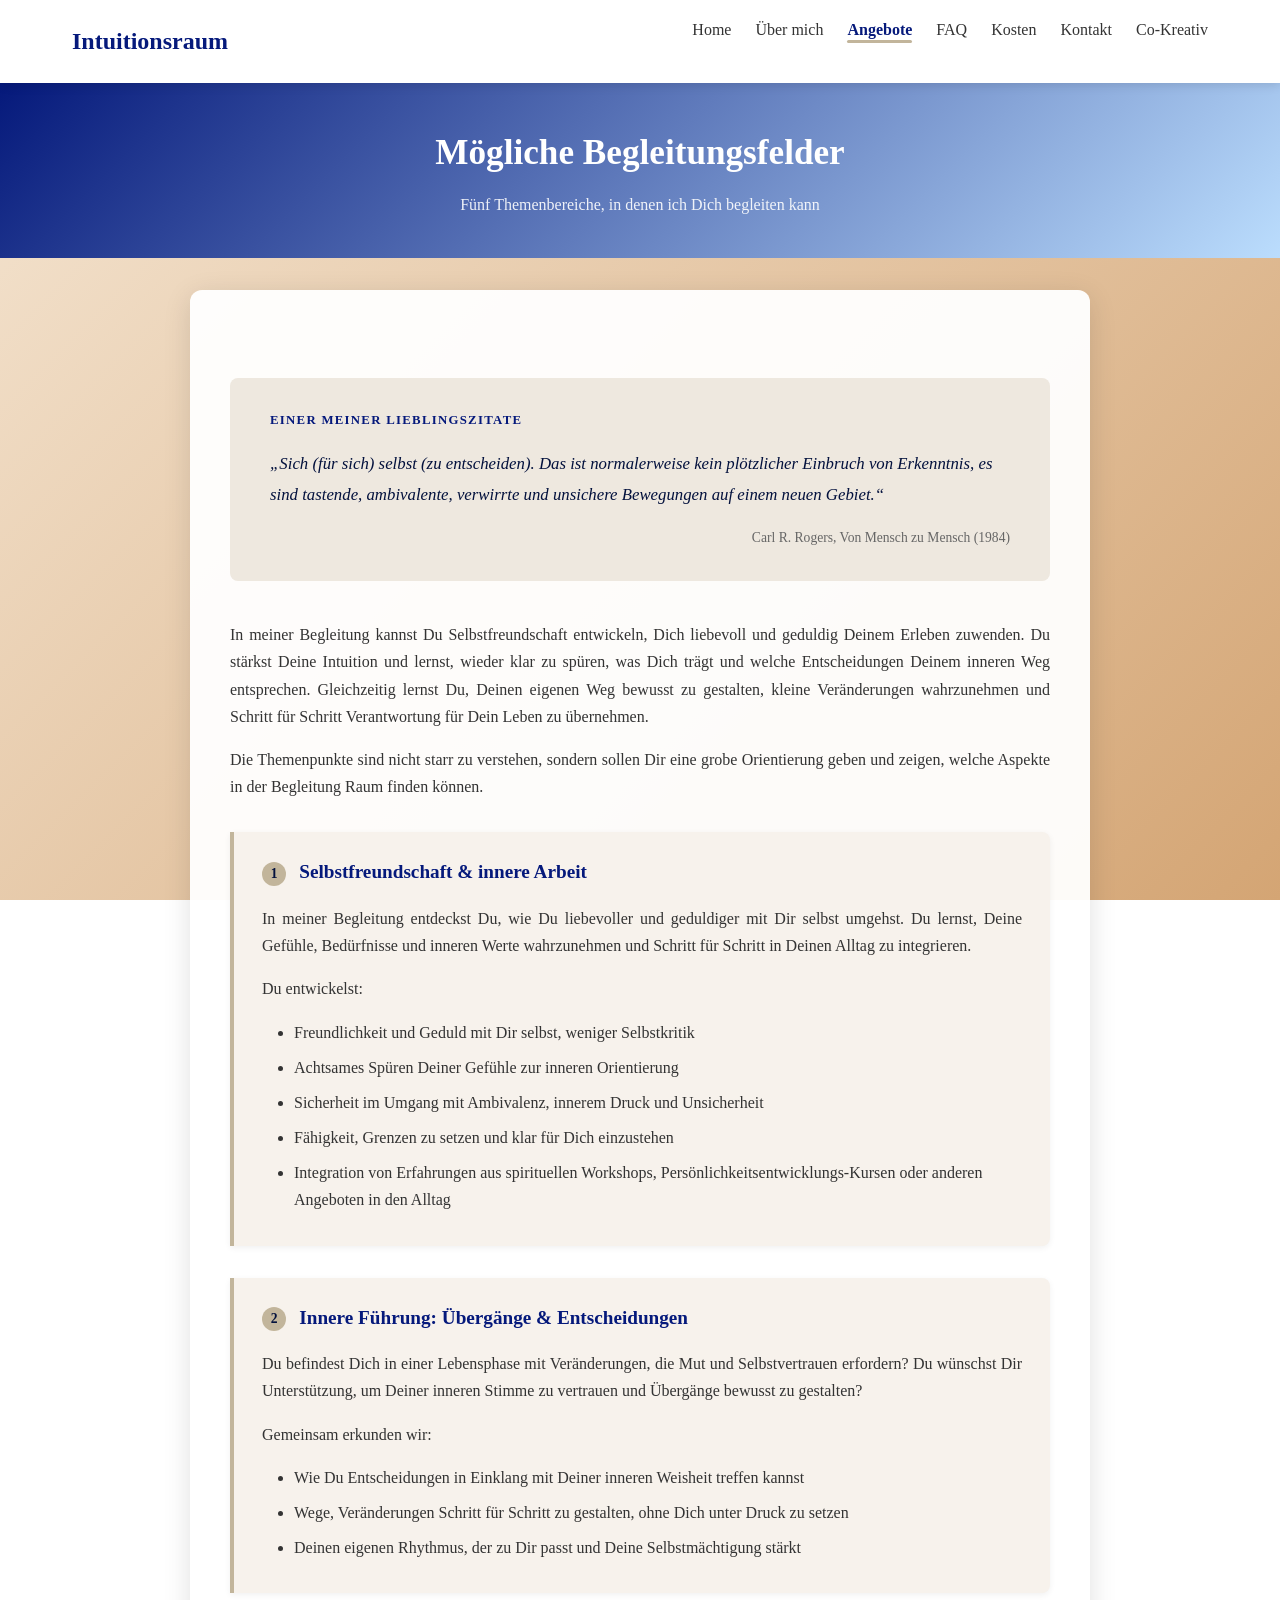
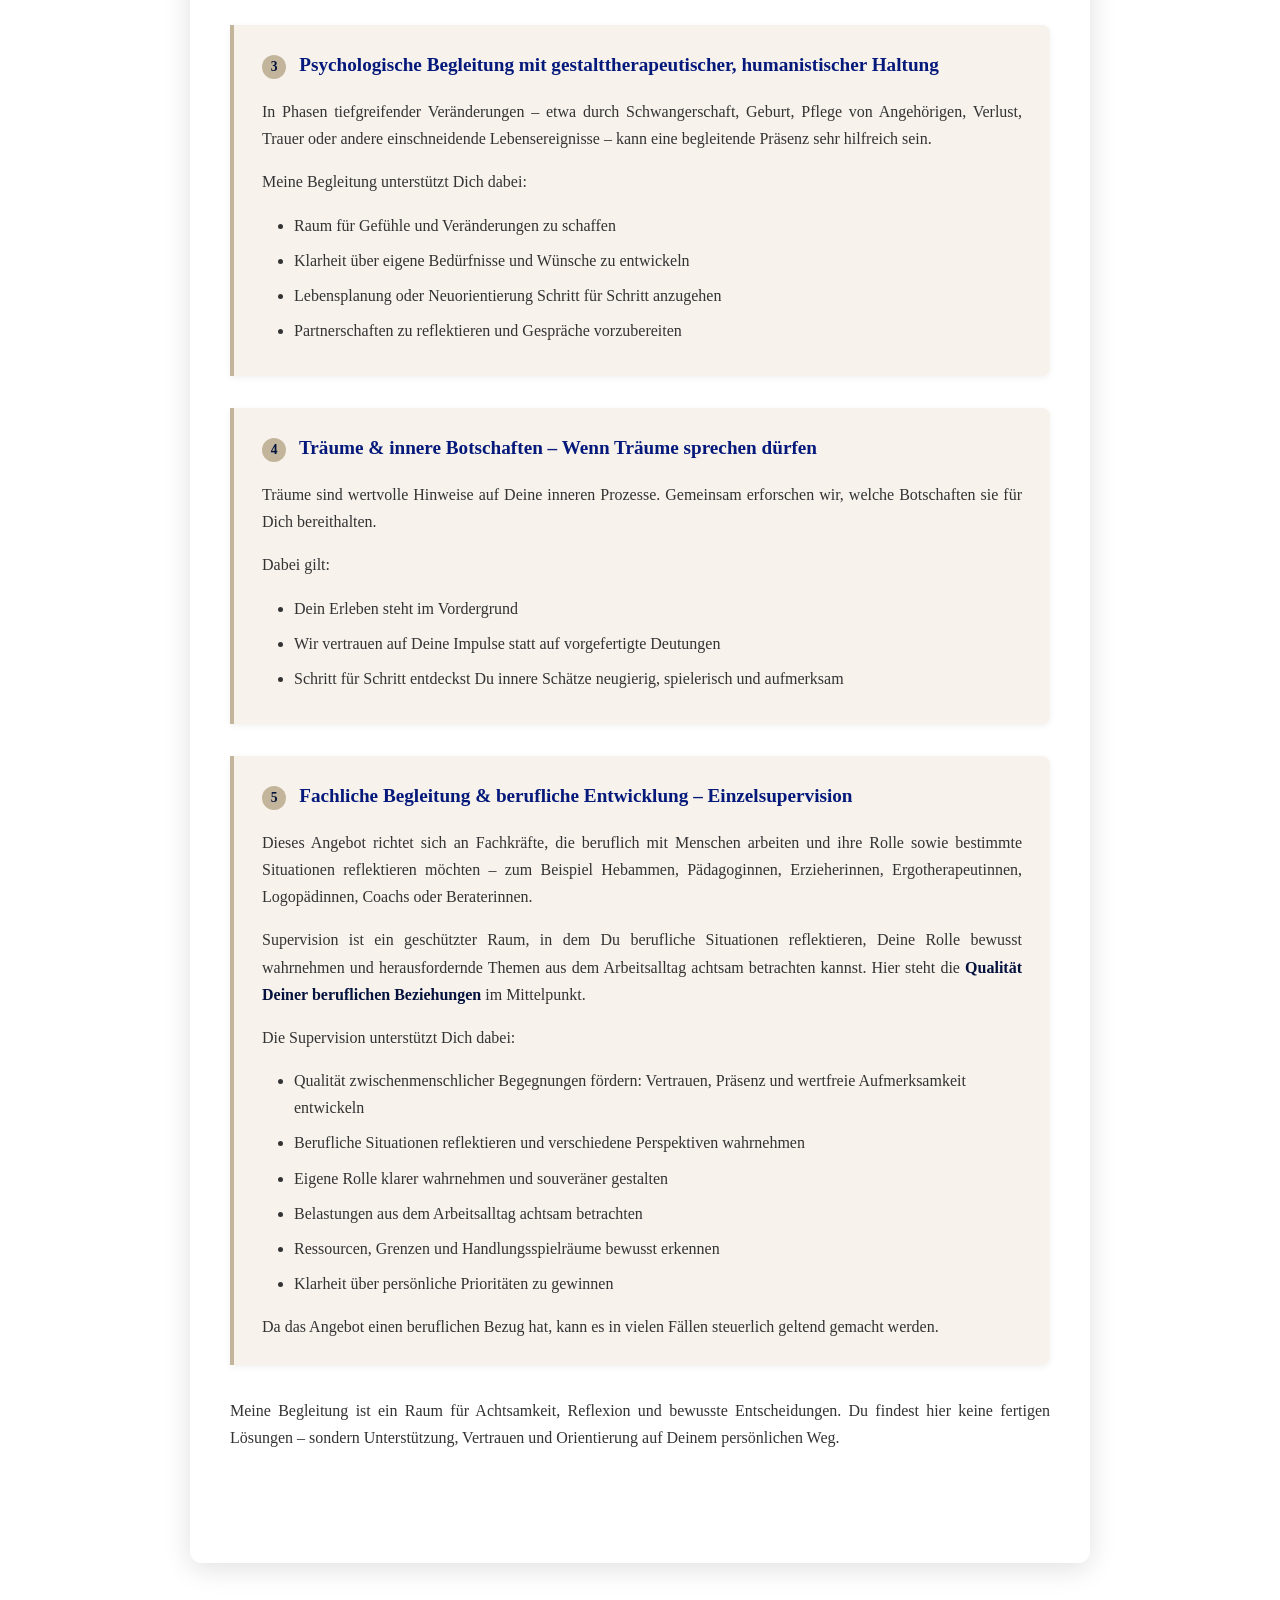
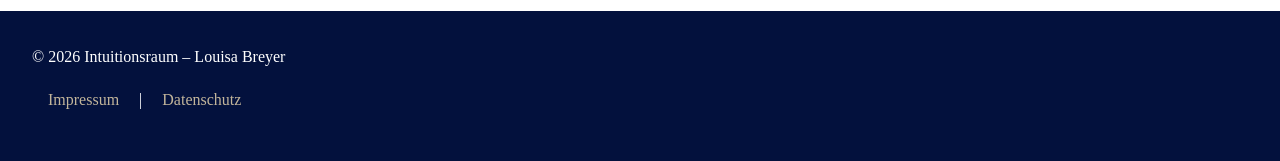
==== angebote.html @ 0a20249f "neue seiten" ====
<!DOCTYPE html>
<html lang="de">
<head>
<meta charset="UTF-8">
<meta name="viewport" content="width=device-width, initial-scale=1.0">
<title>M&ouml;gliche Begleitungsfelder &ndash; Intuitionsraum</title>
<link rel="stylesheet" href="shared.css">
</head>
<body>
<header><nav>
<div class="logo">Intuitionsraum</div>
<ul><li><a href="start.html">Home</a></li><li><a href="ueber-mich.html">Über mich</a></li><li><a href="angebote.html" class="active">Angebote</a></li><li><a href="faq.html">FAQ</a></li><li><a href="kosten.html">Kosten</a></li><li><a href="kontakt.html">Kontakt</a></li><li><a href="co-kreativ.html">Co-Kreativ</a></li></ul>
</nav></header>

<div class="subhero">
    <h1>M&ouml;gliche Begleitungsfelder</h1>
    <p>F&uuml;nf Themenbereiche, in denen ich Dich begleiten kann</p>
</div>

<div class="container">

<div class="zitat-box">
    <span class="zitat-label">Einer meiner Lieblingszitate</span>
    <blockquote>
        &bdquo;Sich (f&uuml;r sich) selbst (zu entscheiden). Das ist normalerweise kein pl&ouml;tzlicher
        Einbruch von Erkenntnis, es sind tastende, ambivalente, verwirrte und unsichere Bewegungen auf
        einem neuen Gebiet.&ldquo;
    </blockquote>
    <p class="zitat-quelle">Carl R. Rogers, Von Mensch zu Mensch (1984)</p>
</div>

<section>
    <p>In meiner Begleitung kannst Du Selbstfreundschaft entwickeln, Dich liebevoll und geduldig Deinem Erleben
    zuwenden. Du st&auml;rkst Deine Intuition und lernst, wieder klar zu sp&uuml;ren, was Dich tr&auml;gt und
    welche Entscheidungen Deinem inneren Weg entsprechen. Gleichzeitig lernst Du, Deinen eigenen Weg bewusst zu
    gestalten, kleine Ver&auml;nderungen wahrzunehmen und Schritt f&uuml;r Schritt Verantwortung f&uuml;r Dein
    Leben zu &uuml;bernehmen.</p>

    <p>Die Themenpunkte sind nicht starr zu verstehen, sondern sollen Dir eine grobe Orientierung geben und zeigen,
    welche Aspekte in der Begleitung Raum finden k&ouml;nnen.</p>

    <div class="angebot-block" id="angebot-1">
        <h3><span class="angebot-nr">1</span> Selbstfreundschaft &amp; innere Arbeit</h3>
        <p>In meiner Begleitung entdeckst Du, wie Du liebevoller und geduldiger mit Dir selbst umgehst. Du lernst,
        Deine Gef&uuml;hle, Bed&uuml;rfnisse und inneren Werte wahrzunehmen und Schritt f&uuml;r Schritt in Deinen
        Alltag zu integrieren.</p>
        <p>Du entwickelst:</p>
        <ul>
            <li>Freundlichkeit und Geduld mit Dir selbst, weniger Selbstkritik</li>
            <li>Achtsames Sp&uuml;ren Deiner Gef&uuml;hle zur inneren Orientierung</li>
            <li>Sicherheit im Umgang mit Ambivalenz, innerem Druck und Unsicherheit</li>
            <li>F&auml;higkeit, Grenzen zu setzen und klar f&uuml;r Dich einzustehen</li>
            <li>Integration von Erfahrungen aus spirituellen Workshops, Pers&ouml;nlichkeitsentwicklungs-Kursen oder anderen Angeboten in den Alltag</li>
        </ul>
    </div>

    <div class="angebot-block" id="angebot-2">
        <h3><span class="angebot-nr">2</span> Innere F&uuml;hrung: &Uuml;berg&auml;nge &amp; Entscheidungen</h3>
        <p>Du befindest Dich in einer Lebensphase mit Ver&auml;nderungen, die Mut und Selbstvertrauen erfordern?
        Du w&uuml;nschst Dir Unterst&uuml;tzung, um Deiner inneren Stimme zu vertrauen und &Uuml;berg&auml;nge
        bewusst zu gestalten?</p>
        <p>Gemeinsam erkunden wir:</p>
        <ul>
            <li>Wie Du Entscheidungen in Einklang mit Deiner inneren Weisheit treffen kannst</li>
            <li>Wege, Ver&auml;nderungen Schritt f&uuml;r Schritt zu gestalten, ohne Dich unter Druck zu setzen</li>
            <li>Deinen eigenen Rhythmus, der zu Dir passt und Deine Selbstm&auml;chtigung st&auml;rkt</li>
        </ul>
    </div>

    <div class="angebot-block" id="angebot-3">
        <h3><span class="angebot-nr">3</span> Psychologische Begleitung mit gestalttherapeutischer, humanistischer Haltung</h3>
        <p>In Phasen tiefgreifender Ver&auml;nderungen &ndash; etwa durch Schwangerschaft, Geburt, Pflege von
        Angeh&ouml;rigen, Verlust, Trauer oder andere einschneidende Lebensereignisse &ndash; kann eine
        begleitende Pr&auml;senz sehr hilfreich sein.</p>
        <p>Meine Begleitung unterst&uuml;tzt Dich dabei:</p>
        <ul>
            <li>Raum f&uuml;r Gef&uuml;hle und Ver&auml;nderungen zu schaffen</li>
            <li>Klarheit &uuml;ber eigene Bed&uuml;rfnisse und W&uuml;nsche zu entwickeln</li>
            <li>Lebensplanung oder Neuorientierung Schritt f&uuml;r Schritt anzugehen</li>
            <li>Partnerschaften zu reflektieren und Gespr&auml;che vorzubereiten</li>
        </ul>
    </div>

    <div class="angebot-block" id="angebot-4">
        <h3><span class="angebot-nr">4</span> Tr&auml;ume &amp; innere Botschaften &ndash; Wenn Tr&auml;ume sprechen d&uuml;rfen</h3>
        <p>Tr&auml;ume sind wertvolle Hinweise auf Deine inneren Prozesse. Gemeinsam erforschen wir, welche
        Botschaften sie f&uuml;r Dich bereithalten.</p>
        <p>Dabei gilt:</p>
        <ul>
            <li>Dein Erleben steht im Vordergrund</li>
            <li>Wir vertrauen auf Deine Impulse statt auf vorgefertigte Deutungen</li>
            <li>Schritt f&uuml;r Schritt entdeckst Du innere Sch&auml;tze neugierig, spielerisch und aufmerksam</li>
        </ul>
    </div>

    <div class="angebot-block" id="angebot-5">
        <h3><span class="angebot-nr">5</span> Fachliche Begleitung &amp; berufliche Entwicklung &ndash; Einzelsupervision</h3>
        <p>Dieses Angebot richtet sich an Fachkr&auml;fte, die beruflich mit Menschen arbeiten und ihre Rolle
        sowie bestimmte Situationen reflektieren m&ouml;chten &ndash; zum Beispiel Hebammen, P&auml;dagoginnen,
        Erzieherinnen, Ergotherapeutinnen, Logop&auml;dinnen, Coachs oder Beraterinnen.</p>
        <p>Supervision ist ein gesch&uuml;tzter Raum, in dem Du berufliche Situationen reflektieren, Deine Rolle
        bewusst wahrnehmen und herausfordernde Themen aus dem Arbeitsalltag achtsam betrachten kannst.
        Hier steht die <strong>Qualit&auml;t Deiner beruflichen Beziehungen</strong> im Mittelpunkt.</p>
        <p>Die Supervision unterst&uuml;tzt Dich dabei:</p>
        <ul>
            <li>Qualit&auml;t zwischenmenschlicher Begegnungen f&ouml;rdern: Vertrauen, Pr&auml;senz und wertfreie Aufmerksamkeit entwickeln</li>
            <li>Berufliche Situationen reflektieren und verschiedene Perspektiven wahrnehmen</li>
            <li>Eigene Rolle klarer wahrnehmen und souver&auml;ner gestalten</li>
            <li>Belastungen aus dem Arbeitsalltag achtsam betrachten</li>
            <li>Ressourcen, Grenzen und Handlungsspielr&auml;ume bewusst erkennen</li>
            <li>Klarheit &uuml;ber pers&ouml;nliche Priorit&auml;ten zu gewinnen</li>
        </ul>
        <p>Da das Angebot einen beruflichen Bezug hat, kann es in vielen F&auml;llen steuerlich geltend gemacht werden.</p>
    </div>

    <p>Meine Begleitung ist ein Raum f&uuml;r Achtsamkeit, Reflexion und bewusste Entscheidungen. Du findest
    hier keine fertigen L&ouml;sungen &ndash; sondern Unterst&uuml;tzung, Vertrauen und Orientierung auf Deinem
    pers&ouml;nlichen Weg.</p>
</section>

</div>

<footer>
<p>&copy; 2026 Intuitionsraum &ndash; Louisa Breyer</p>
<p><a href="impressum.html">Impressum</a> | <a href="datenschutz.html">Datenschutz</a></p>
</footer>

</body>
</html>
---- shared.css ----
/* ============================================================
   INTUITIONSRAUM — shared.css
   Gültig für alle Unterseiten (index, ueber-mich, angebote,
   faq, kosten, kontakt, co-kreativ)
   ============================================================ */

/* ----------------------------------------
   Farbpalette
   ---------------------------------------- */
:root {
    --primary-color:    #05197b;
    --secondary-color:  #c2b59b;
    --accent-color:     #03113d;
    --bg-light:         #f7f2ec;   /* Karten-Innenfarbe */
    --text-color:       #333333;
    --text-light:       #666666;
    --white:            #FFFFFF;
}

/* ----------------------------------------
   Reset & Grundlegendes
   ---------------------------------------- */
* { margin: 0; padding: 0; box-sizing: border-box; }

html { scroll-behavior: smooth; }

body {
    font-family: 'Georgia', serif;
    line-height: 1.7;
    color: var(--text-color);
    /* Gleicher warmer Beige-Gradient wie Datenschutz/Impressum */
    background: linear-gradient(135deg, #f5e6d3 0%, #d4a574 100%);
    background-attachment: fixed;
    min-height: 100vh;
}

/* ----------------------------------------
   Navigation / Header
   ---------------------------------------- */
header {
    background-color: var(--white);
    box-shadow: 0 2px 10px rgba(0,0,0,0.12);
    position: sticky;
    top: 0;
    z-index: 1000;
}

nav {
    max-width: 1200px;
    margin: 0 auto;
    padding: 1rem 2rem;
    display: flex;
    justify-content: space-between;
    align-items: center;
    flex-wrap: wrap;
}

.logo {
    font-size: 1.5rem;
    font-weight: bold;
    color: var(--primary-color);
}

nav ul {
    list-style: none;
    display: flex;
    gap: 1.5rem;
    flex-wrap: wrap;
    justify-content: flex-end;
}

nav ul li { white-space: nowrap; }

nav a {
    text-decoration: none;
    color: var(--text-color);
    transition: color 0.3s;
    position: relative;
}

nav a:hover { color: var(--primary-color); }

nav a.active {
    color: var(--primary-color);
    font-weight: bold;
}

nav a.active::after {
    content: '';
    position: absolute;
    bottom: -5px; left: 0; right: 0;
    height: 3px;
    background-color: var(--secondary-color);
    border-radius: 2px;
}

/* ----------------------------------------
   Hauptcontainer — die weiße Karte
   ---------------------------------------- */
.container {
    max-width: 900px;
    margin: 2rem auto 3rem;
    padding: 3rem 2.5rem;
    background: rgba(255, 255, 255, 0.95);
    border-radius: 12px;
    box-shadow: 0 6px 28px rgba(0, 0, 0, 0.12);
}

/* ----------------------------------------
   Typografie
   ---------------------------------------- */
section { margin-bottom: 4rem; }

h1 { font-size: 2.5rem; color: var(--primary-color); margin-bottom: 1.5rem; }
h2 {
    font-size: 2rem;
    color: var(--accent-color);
    margin-bottom: 1.5rem;
    padding-bottom: 0.5rem;
    border-bottom: 2px solid var(--secondary-color);
}
h3 { font-size: 1.3rem; color: var(--primary-color); margin-top: 2rem; margin-bottom: 1rem; }

p { margin-bottom: 1rem; text-align: justify; }
strong { font-weight: bold; color: var(--accent-color); }
ul { margin-left: 2rem; margin-bottom: 1rem; }
li { margin-bottom: 0.5rem; }

/* ----------------------------------------
   Hero (Startseite)
   ---------------------------------------- */
.hero {
    text-align: center;
    padding: 4rem 2rem;
    background: linear-gradient(135deg, var(--primary-color), #bbddfd);
    color: var(--white);
}

.hero h1 { color: var(--white); font-size: 3rem; margin-bottom: 1rem; }
.hero p { font-size: 1.2rem; max-width: 700px; margin: 0 auto; text-align: center; }

/* ----------------------------------------
   Subhero (Unterseiten)
   ---------------------------------------- */
.subhero {
    text-align: center;
    padding: 2.5rem 2rem;
    background: linear-gradient(135deg, var(--primary-color), #bbddfd);
    color: var(--white);
}

.subhero h1 { color: var(--white); font-size: 2.2rem; margin-bottom: 0.5rem; }
.subhero p  { font-size: 1rem; max-width: 600px; margin: 0 auto; text-align: center; opacity: 0.9; }

/* ----------------------------------------
   Inhaltsblöcke
   ---------------------------------------- */
.content-block { margin-bottom: 2rem; }
.content-block p:last-child { margin-bottom: 0; }

/* ----------------------------------------
   Bilder-Galerie
   ---------------------------------------- */
.image-gallery {
    display: flex;
    gap: 2rem;
    justify-content: center;
    margin: 2rem 0 3rem;
    flex-wrap: wrap;
}

.image-gallery img {
    width: 300px; height: 400px;
    border-radius: 8px;
    box-shadow: 0 4px 10px rgba(0,0,0,0.15);
    object-fit: cover;
    transition: transform 0.3s ease;
}

.image-gallery img:hover { transform: scale(1.05); }

/* ----------------------------------------
   Kosten-Box
   ---------------------------------------- */
.kosten-box {
    background-color: var(--secondary-color);
    padding: 2rem;
    border-radius: 8px;
    text-align: center;
    margin: 2rem 0;
}

.kosten-box h3 { font-size: 2rem; color: var(--white); margin: 0; }

/* ----------------------------------------
   Hinweis-Box
   ---------------------------------------- */
.hinweis-box {
    background-color: #fdf6e3;
    border-left: 4px solid var(--accent-color);
    padding: 1.5rem;
    margin: 2rem 0;
    border-radius: 0 6px 6px 0;
}

.hinweis-box strong { color: var(--accent-color); }

/* ----------------------------------------
   Kontakt-Block
   ---------------------------------------- */
.kontakt {
    background-color: var(--bg-light);
    padding: 2rem;
    border-radius: 8px;
    box-shadow: 0 2px 8px rgba(0,0,0,0.07);
}

.kontakt a { color: var(--primary-color); text-decoration: none; font-weight: bold; }
.kontakt a:hover { text-decoration: underline; }
.kontakt strong { color: var(--accent-color); }

/* ----------------------------------------
   Zitat-Box
   ---------------------------------------- */
.zitat-box {
    background-color: #eee8df;
    border-radius: 8px;
    padding: 2rem 2.5rem;
    margin: 2.5rem 0;
}

.zitat-box .zitat-label {
    font-size: 0.8rem;
    font-weight: bold;
    letter-spacing: 0.1em;
    text-transform: uppercase;
    color: var(--primary-color);
    margin-bottom: 1rem;
    display: block;
}

.zitat-box blockquote {
    font-style: italic;
    color: var(--accent-color);
    font-size: 1.05rem;
    line-height: 1.85;
    margin: 0 0 1rem;
}

.zitat-box .zitat-quelle {
    font-size: 0.85rem;
    color: var(--text-light);
    font-style: normal;
    margin: 0;
    text-align: right;
}

/* ----------------------------------------
   Unterabschnitt-Überschriften
   ---------------------------------------- */
h2.unterabschnitt {
    font-size: 1.5rem;
    color: var(--primary-color);
    border-bottom: 1px solid var(--secondary-color);
    margin-top: 3rem;
    margin-bottom: 1.25rem;
    padding-bottom: 0.4rem;
}

/* ----------------------------------------
   Angebots-Blöcke
   ---------------------------------------- */
.angebot-block {
    background-color: var(--bg-light);
    border-left: 4px solid var(--secondary-color);
    border-radius: 0 8px 8px 0;
    padding: 1.5rem 1.75rem;
    margin: 2rem 0;
    box-shadow: 0 2px 6px rgba(0,0,0,0.06);
}

.angebot-block h3 { margin-top: 0; color: var(--primary-color); font-size: 1.2rem; }
.angebot-block p:last-child,
.angebot-block ul:last-child { margin-bottom: 0; }

.angebot-nr {
    display: inline-block;
    background-color: var(--secondary-color);
    color: var(--accent-color);
    font-weight: bold;
    font-size: 0.85rem;
    border-radius: 50%;
    width: 1.8em; height: 1.8em;
    line-height: 1.8em;
    text-align: center;
    margin-right: 0.5rem;
    vertical-align: middle;
}

/* ----------------------------------------
   FAQ-Akkordeon
   ---------------------------------------- */
.faq-liste { margin-top: 1.5rem; }

.faq-item { border-bottom: 1px solid var(--secondary-color); }

.faq-frage {
    width: 100%;
    background: none;
    border: none;
    text-align: left;
    padding: 1.2rem 0;
    font-family: 'Georgia', serif;
    font-size: 1rem;
    color: var(--accent-color);
    font-weight: bold;
    cursor: pointer;
    display: flex;
    justify-content: space-between;
    align-items: center;
    line-height: 1.5;
    transition: color 0.2s;
}

.faq-frage:hover { color: var(--primary-color); }

.faq-icon {
    font-size: 1.4rem;
    font-weight: 300;
    transition: transform 0.3s ease;
    flex-shrink: 0;
    margin-left: 1.5rem;
    color: var(--secondary-color);
}

.faq-frage.offen .faq-icon { transform: rotate(45deg); color: var(--primary-color); }

.faq-antwort {
    max-height: 0;
    overflow: hidden;
    transition: max-height 0.4s ease, padding 0.3s ease;
    padding: 0;
}

.faq-antwort.offen { max-height: 800px; padding-bottom: 1.5rem; }
.faq-antwort p:last-child,
.faq-antwort ul:last-child { margin-bottom: 0; }

/* ----------------------------------------
   Format-Karten (Kosten)
   ---------------------------------------- */
.format-grid {
    display: grid;
    grid-template-columns: repeat(3, 1fr);
    gap: 1.25rem;
    margin: 1.5rem 0 2rem;
}

.format-karte {
    background: var(--bg-light);
    border-radius: 8px;
    padding: 1.5rem 1.25rem;
    text-align: center;
    box-shadow: 0 2px 8px rgba(0,0,0,0.07);
}

.format-karte .format-icon { font-size: 2rem; display: block; margin-bottom: 0.6rem; }
.format-karte p { text-align: center; font-size: 0.9rem; margin: 0; }
.format-karte strong { display: block; color: var(--primary-color); font-size: 0.95rem; margin-bottom: 0.3rem; }

/* ----------------------------------------
   Cozy-Box
   ---------------------------------------- */
.cozy-box {
    background-color: #fdf6e3;
    border-left: 4px solid var(--secondary-color);
    border-radius: 0 8px 8px 0;
    padding: 1.25rem 1.5rem;
    margin: 2rem 0;
    font-style: italic;
    color: var(--accent-color);
}

.cozy-box p { margin: 0; text-align: left; }

/* ----------------------------------------
   Co-Kreativ-Box
   ---------------------------------------- */
.co-kreativ-box {
    background: linear-gradient(135deg, #eee8df, #f9f7f4);
    border-radius: 8px;
    padding: 2rem;
    box-shadow: 0 2px 8px rgba(0,0,0,0.07);
}

/* ----------------------------------------
   Button "Mehr erfahren"
   ---------------------------------------- */
.btn-mehr {
    display: inline-block;
    background-color: var(--primary-color);
    color: var(--white) !important;
    padding: 0.65rem 1.6rem;
    border-radius: 4px;
    text-decoration: none !important;
    font-family: 'Georgia', serif;
    font-size: 0.95rem;
    transition: background-color 0.2s;
    margin-top: 1rem;
}

.btn-mehr:hover { background-color: var(--accent-color); }

/* ----------------------------------------
   Teaser-Karten (Startseite)
   ---------------------------------------- */
.teaser-grid {
    display: grid;
    grid-template-columns: repeat(2, 1fr);
    gap: 1rem;
    margin: 1.5rem 0 2rem;
}

.teaser-karte {
    background: var(--bg-light);
    border-radius: 8px;
    padding: 1.25rem 1.5rem;
    box-shadow: 0 2px 6px rgba(0,0,0,0.07);
    border-top: 3px solid var(--secondary-color);
}

.teaser-karte h3 { margin-top: 0; font-size: 1rem; color: var(--primary-color); }
.teaser-karte p { font-size: 0.9rem; margin: 0; }
.teaser-karte.voll { grid-column: span 2; }

/* ----------------------------------------
   Footer
   ---------------------------------------- */
footer {
    background-color: var(--accent-color);
    color: var(--white);
    text-align: center;
    padding: 2rem;
}

footer a { color: var(--secondary-color); text-decoration: none; margin: 0 1rem; }
footer a:hover { text-decoration: underline; }

/* ----------------------------------------
   Responsive Design
   ---------------------------------------- */
@media (max-width: 768px) {
    .logo { display: none; }
    nav { justify-content: center; padding: 0.4rem 0.5rem; }
    nav ul { gap: 0.6rem; justify-content: center; }
    nav a { font-size: 0.85rem; }
    nav a.active::after { bottom: -3px; height: 2px; }
    .hero h1 { font-size: 2rem; }
    h1 { font-size: 2rem; }
    h2 { font-size: 1.5rem; }
    .container { margin: 1rem 0.75rem 2rem; padding: 2rem 1.25rem; border-radius: 8px; }
    .image-gallery { flex-direction: column; align-items: center; }
    .image-gallery img { width: 280px; height: 373px; }
    .format-grid { grid-template-columns: 1fr; }
    .teaser-grid { grid-template-columns: 1fr; }
    .teaser-karte.voll { grid-column: span 1; }
}

@media (max-width: 480px) {
    .hero { padding: 3rem 1rem; }
    .hero h1 { font-size: 1.8rem; }
    .subhero h1 { font-size: 1.6rem; }
    .container { margin: 0.5rem 0.25rem 1.5rem; padding: 1.5rem 1rem; }
}
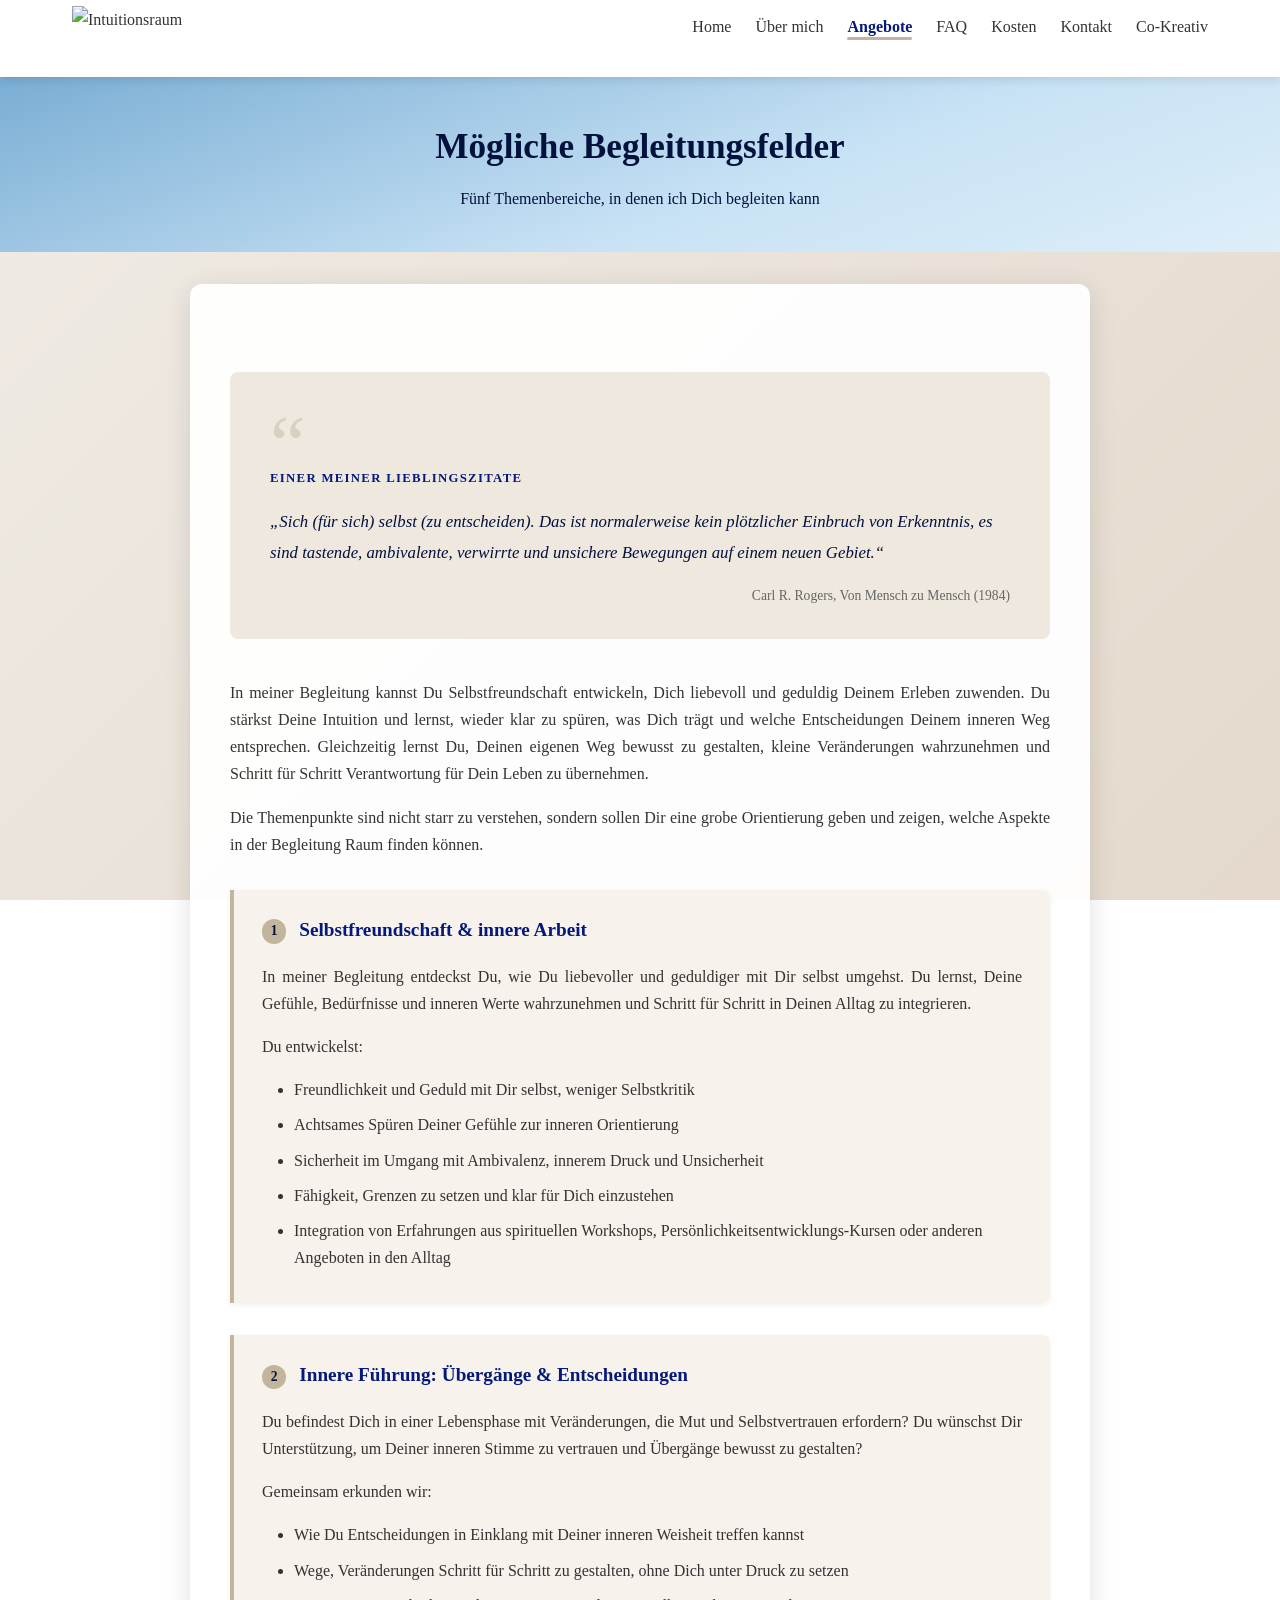
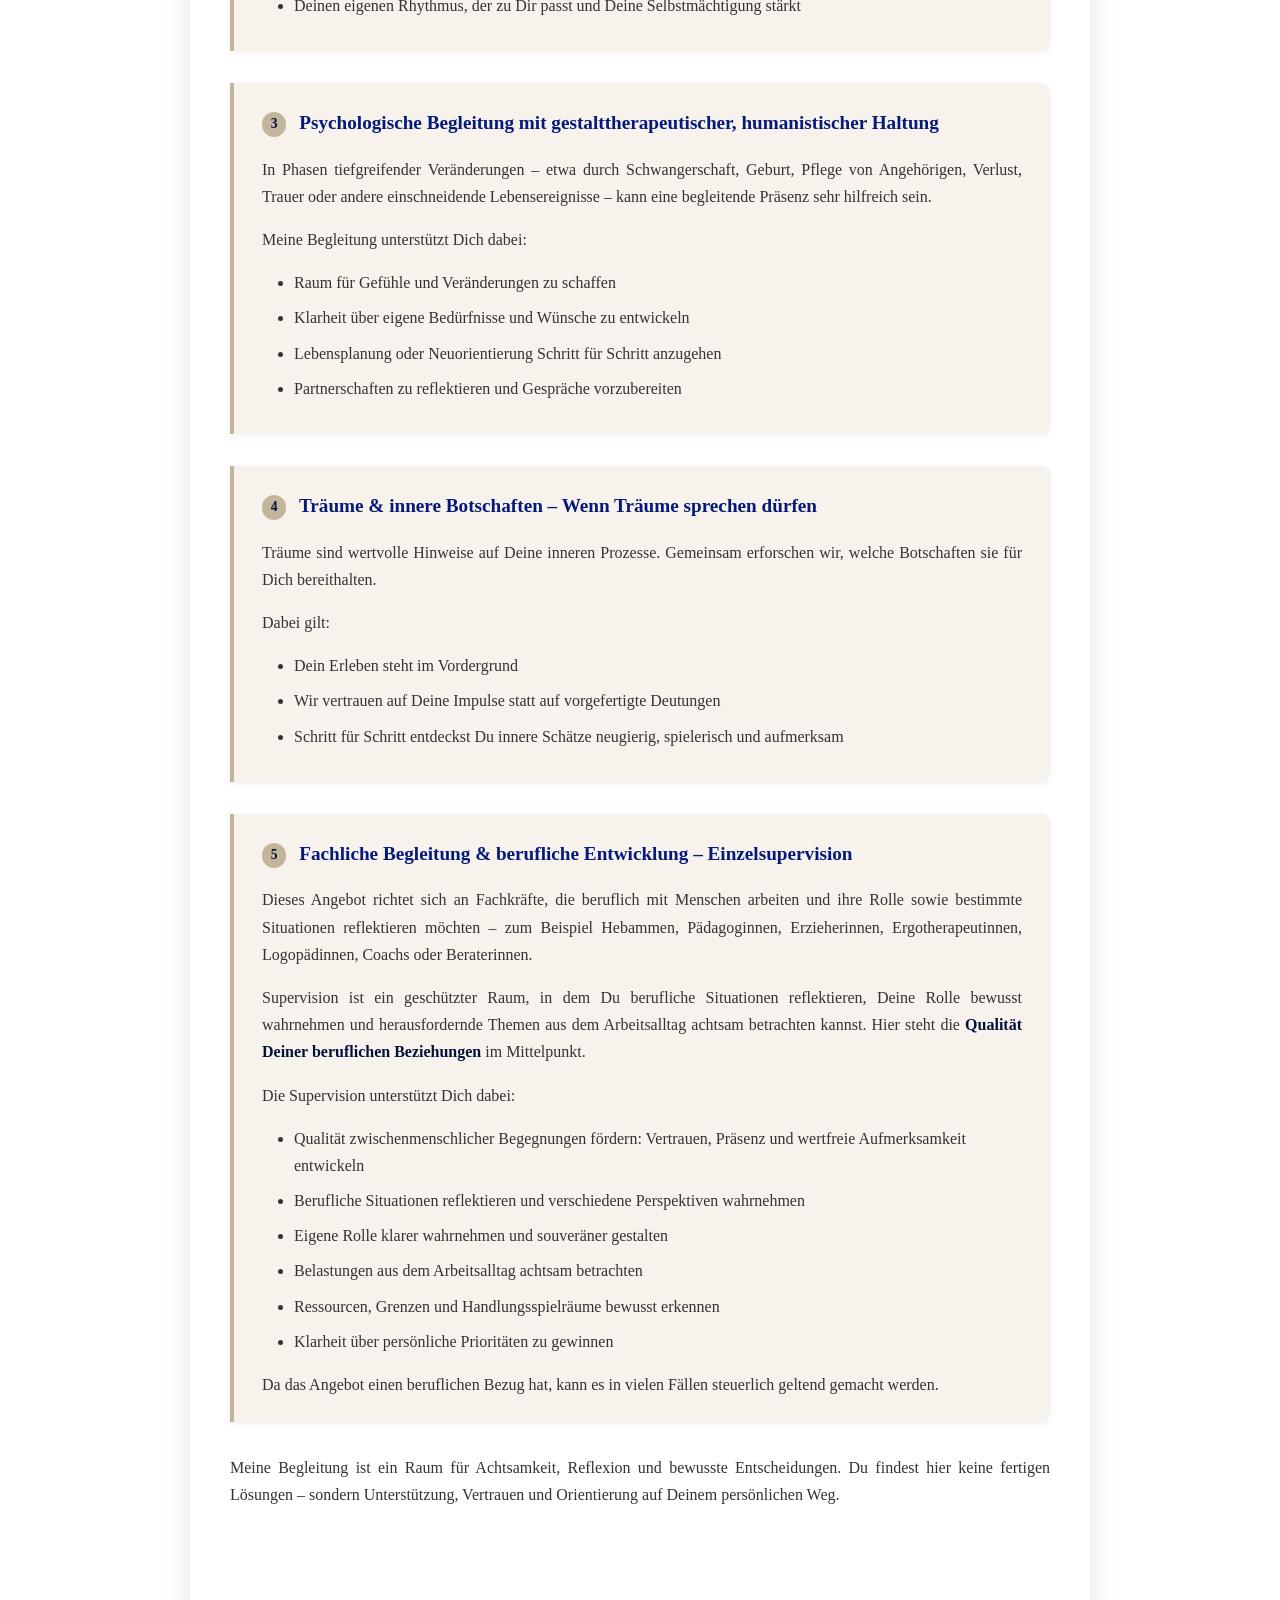
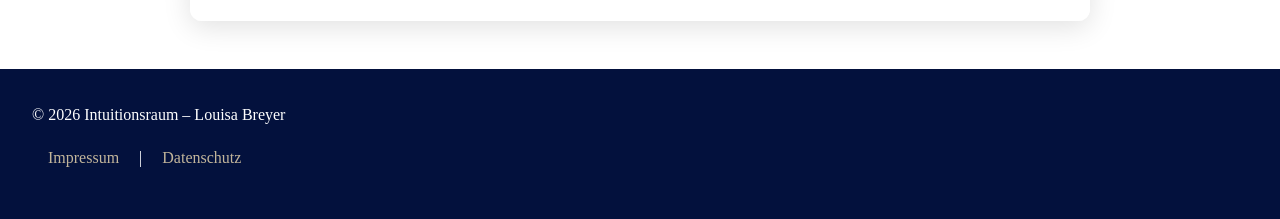
==== commit 71850916: "Designverbesserungen" ====
--- a/angebote.html
+++ b/angebote.html
@@ -8,7 +8,7 @@
 </head>
 <body>
 <header><nav>
-<div class="logo">Intuitionsraum</div>
+<a href="start.html" class="logo"><img src="logo.png" alt="Intuitionsraum"></a>
 <ul><li><a href="start.html">Home</a></li><li><a href="ueber-mich.html">Über mich</a></li><li><a href="angebote.html" class="active">Angebote</a></li><li><a href="faq.html">FAQ</a></li><li><a href="kosten.html">Kosten</a></li><li><a href="kontakt.html">Kontakt</a></li><li><a href="co-kreativ.html">Co-Kreativ</a></li></ul>
 </nav></header>
 
--- a/shared.css
+++ b/shared.css
@@ -28,8 +28,7 @@
     font-family: 'Georgia', serif;
     line-height: 1.7;
     color: var(--text-color);
-    /* Gleicher warmer Beige-Gradient wie Datenschutz/Impressum */
-    background: linear-gradient(135deg, #f5e6d3 0%, #d4a574 100%);
+    background: linear-gradient(135deg, #f0ece6 0%, #e4d9cc 100%);
     background-attachment: fixed;
     min-height: 100vh;
 }
@@ -48,7 +47,7 @@
 nav {
     max-width: 1200px;
     margin: 0 auto;
-    padding: 1rem 2rem;
+    padding: 0.4rem 2rem;
     display: flex;
     justify-content: space-between;
     align-items: center;
@@ -56,9 +55,16 @@
 }
 
 .logo {
-    font-size: 1.5rem;
-    font-weight: bold;
-    color: var(--primary-color);
+    display: flex;
+    align-items: center;
+    text-decoration: none;
+    flex-shrink: 0;
+}
+
+.logo img {
+    height: 64px;
+    width: auto;
+    display: block;
 }
 
 nav ul {
@@ -121,7 +127,8 @@
 }
 h3 { font-size: 1.3rem; color: var(--primary-color); margin-top: 2rem; margin-bottom: 1rem; }
 
-p { margin-bottom: 1rem; text-align: justify; }
+p { margin-bottom: 1rem; text-align: left; }
+@media (min-width: 600px) { p { text-align: justify; } }
 strong { font-weight: bold; color: var(--accent-color); }
 ul { margin-left: 2rem; margin-bottom: 1rem; }
 li { margin-bottom: 0.5rem; }
@@ -132,11 +139,11 @@
 .hero {
     text-align: center;
     padding: 4rem 2rem;
-    background: linear-gradient(135deg, var(--primary-color), #bbddfd);
-    color: var(--white);
-}
-
-.hero h1 { color: var(--white); font-size: 3rem; margin-bottom: 1rem; }
+    background: linear-gradient(160deg, #7aaed4 0%, #c8e2f5 60%, #ddeef8 100%);
+    color: var(--accent-color);
+}
+
+.hero h1 { color: var(--accent-color); font-size: 3rem; margin-bottom: 1rem; }
 .hero p { font-size: 1.2rem; max-width: 700px; margin: 0 auto; text-align: center; }
 
 /* ----------------------------------------
@@ -145,12 +152,13 @@
 .subhero {
     text-align: center;
     padding: 2.5rem 2rem;
-    background: linear-gradient(135deg, var(--primary-color), #bbddfd);
+    background: linear-gradient(160deg, #7aaed4 0%, #c8e2f5 60%, #ddeef8 100%);
     color: var(--white);
 }
 
-.subhero h1 { color: var(--white); font-size: 2.2rem; margin-bottom: 0.5rem; }
-.subhero p  { font-size: 1rem; max-width: 600px; margin: 0 auto; text-align: center; opacity: 0.9; }
+.subhero { color: var(--accent-color); }
+.subhero h1 { color: var(--accent-color); font-size: 2.2rem; margin-bottom: 0.5rem; }
+.subhero p  { font-size: 1rem; max-width: 600px; margin: 0 auto; text-align: center; }
 
 /* ----------------------------------------
    Inhaltsblöcke
@@ -227,6 +235,18 @@
     border-radius: 8px;
     padding: 2rem 2.5rem;
     margin: 2.5rem 0;
+    position: relative;
+}
+
+.zitat-box::before {
+    content: '\201C';
+    font-family: 'Georgia', serif;
+    font-size: 5rem;
+    color: var(--secondary-color);
+    opacity: 0.45;
+    line-height: 1;
+    display: block;
+    margin-bottom: -1rem;
 }
 
 .zitat-box .zitat-label {
@@ -427,11 +447,42 @@
     padding: 1.25rem 1.5rem;
     box-shadow: 0 2px 6px rgba(0,0,0,0.07);
     border-top: 3px solid var(--secondary-color);
+    transition: transform 0.2s ease, box-shadow 0.2s ease, border-top-color 0.2s ease;
+}
+
+.teaser-karte:hover {
+    transform: translateY(-3px);
+    box-shadow: 0 6px 16px rgba(5, 25, 123, 0.12);
+    border-top-color: var(--primary-color);
+}
+
+a.teaser-karte {
+    text-decoration: none;
+    color: inherit;
+    display: block;
 }
 
 .teaser-karte h3 { margin-top: 0; font-size: 1rem; color: var(--primary-color); }
 .teaser-karte p { font-size: 0.9rem; margin: 0; }
 .teaser-karte.voll { grid-column: span 2; }
+
+/* ----------------------------------------
+   Über-mich-Preview (Startseite: Bild + Text nebeneinander)
+   ---------------------------------------- */
+.ueber-mich-preview {
+    display: grid;
+    grid-template-columns: 220px 1fr;
+    gap: 2rem;
+    align-items: start;
+}
+
+.ueber-mich-preview img {
+    width: 100%;
+    border-radius: 8px;
+    box-shadow: 0 4px 10px rgba(0,0,0,0.15);
+    object-fit: cover;
+    aspect-ratio: 3 / 4;
+}
 
 /* ----------------------------------------
    Footer
@@ -450,8 +501,8 @@
    Responsive Design
    ---------------------------------------- */
 @media (max-width: 768px) {
-    .logo { display: none; }
-    nav { justify-content: center; padding: 0.4rem 0.5rem; }
+    .logo img { height: 52px; }
+    nav { justify-content: center; padding: 0.4rem 0.5rem; gap: 0.4rem; }
     nav ul { gap: 0.6rem; justify-content: center; }
     nav a { font-size: 0.85rem; }
     nav a.active::after { bottom: -3px; height: 2px; }
@@ -464,6 +515,8 @@
     .format-grid { grid-template-columns: 1fr; }
     .teaser-grid { grid-template-columns: 1fr; }
     .teaser-karte.voll { grid-column: span 1; }
+    .ueber-mich-preview { grid-template-columns: 1fr; }
+    .ueber-mich-preview img { width: 100%; max-width: 280px; margin: 0 auto; display: block; aspect-ratio: 3 / 4; }
 }
 
 @media (max-width: 480px) {
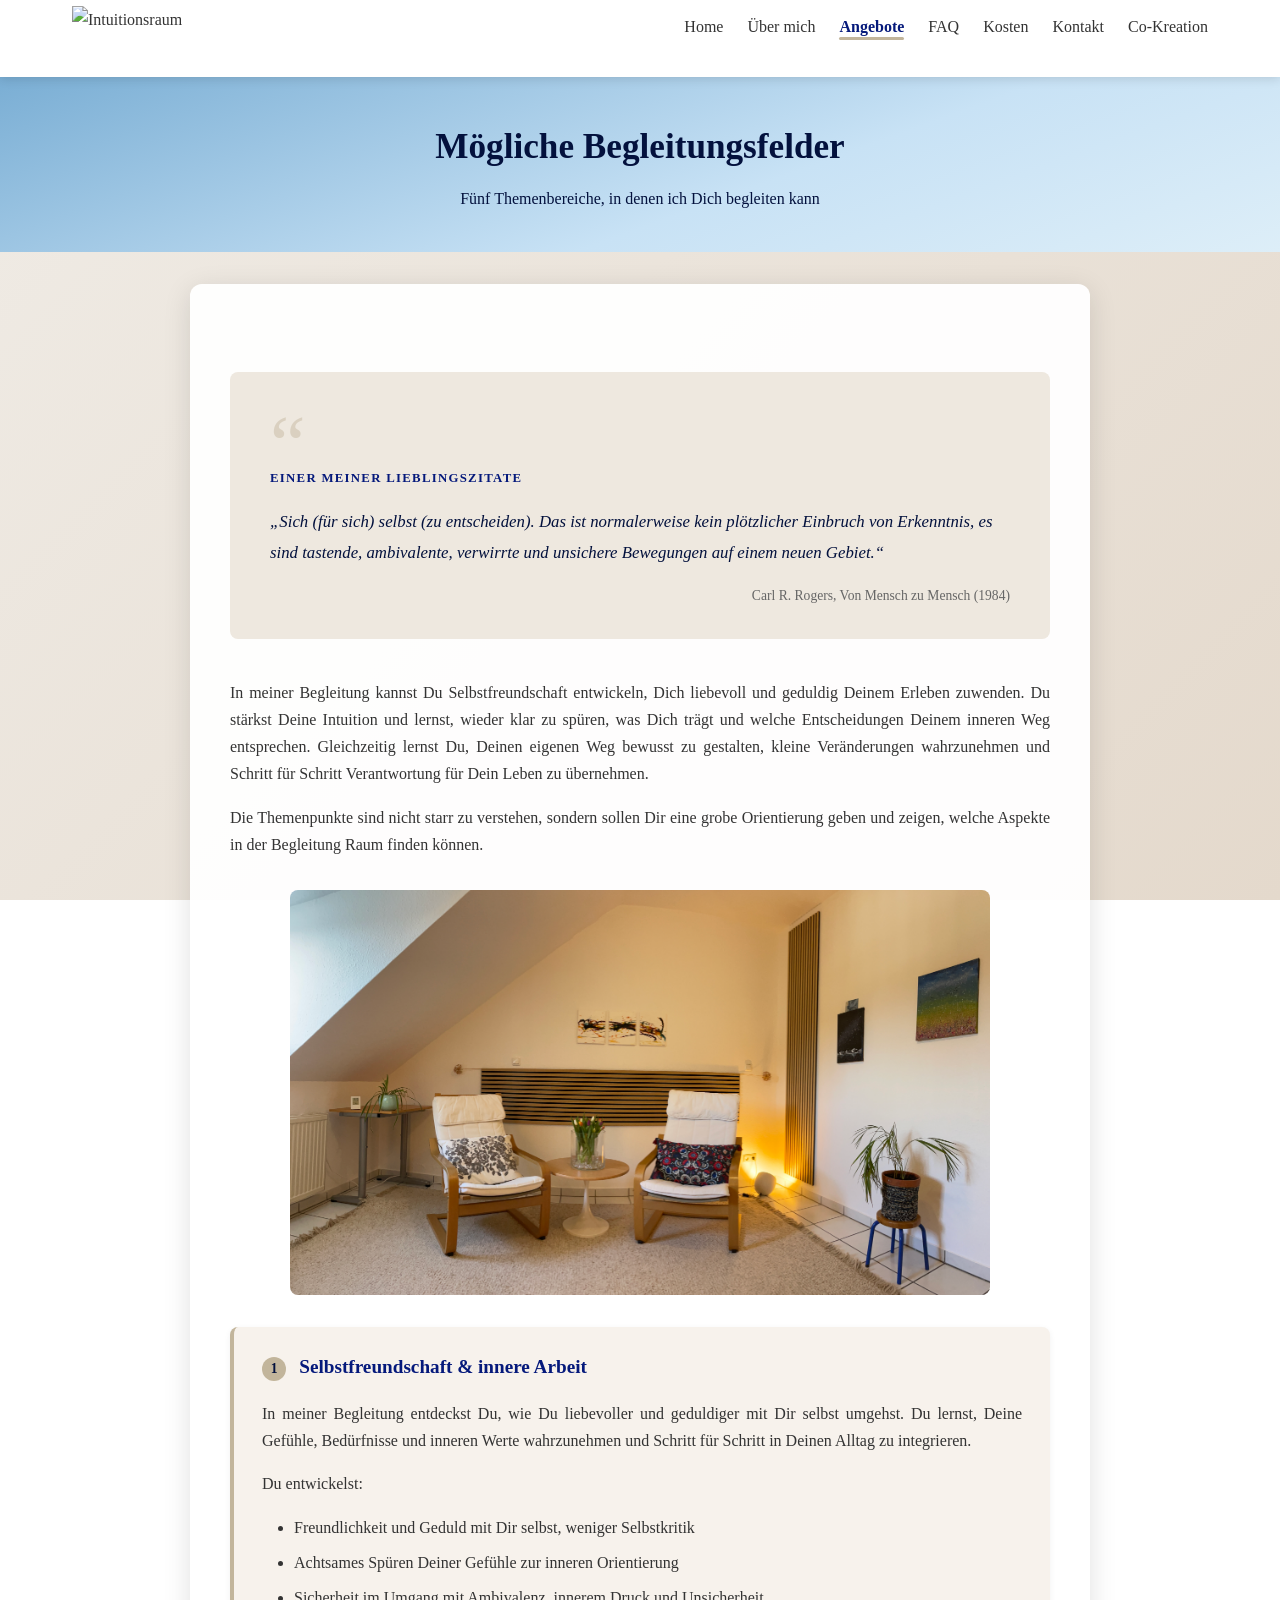
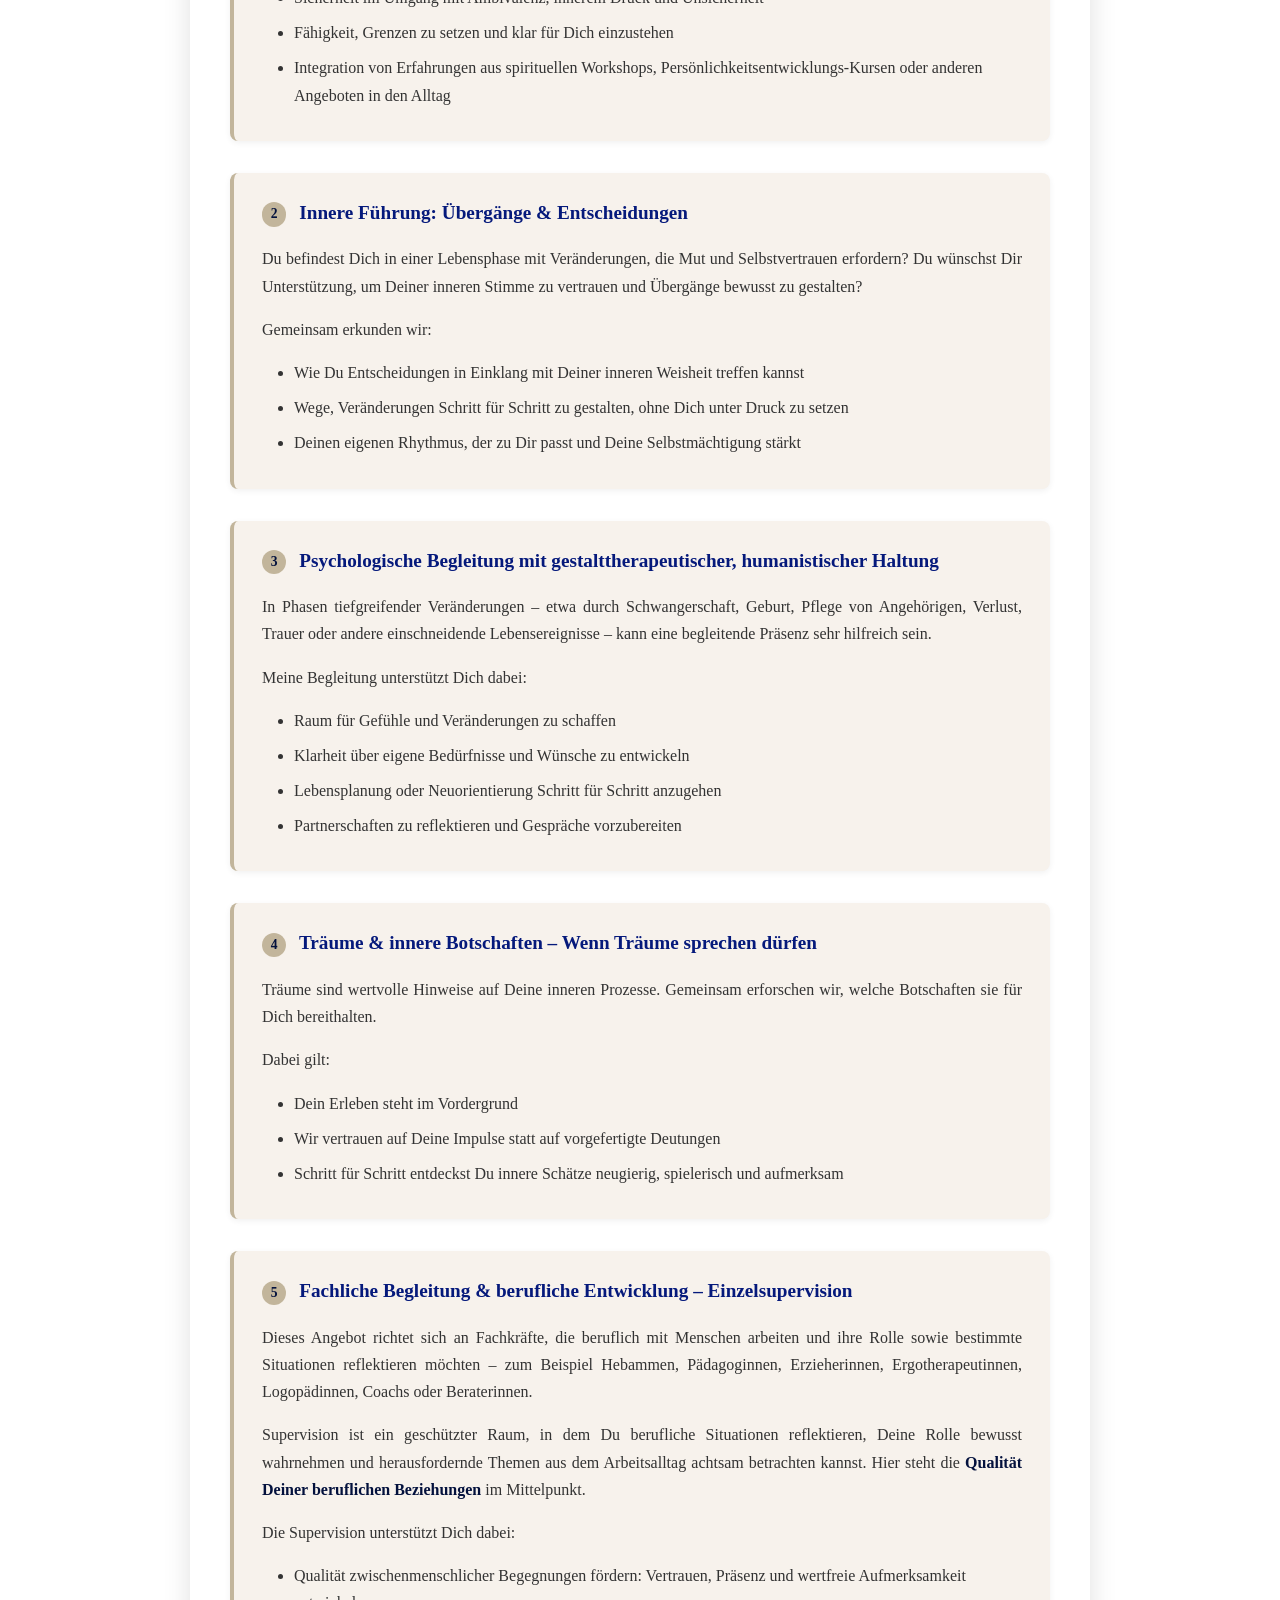
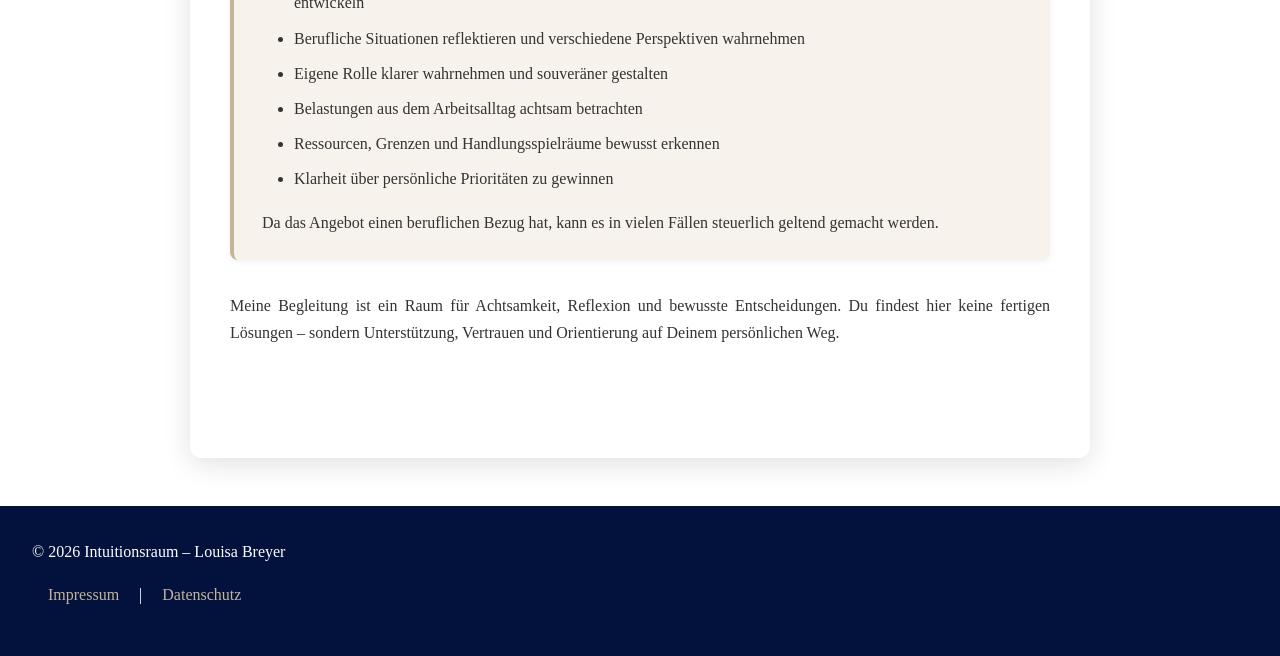
==== commit bda590ba: "Designverbesserungen" ====
--- a/angebote.html
+++ b/angebote.html
@@ -8,8 +8,9 @@
 </head>
 <body>
 <header><nav>
-<a href="start.html" class="logo"><img src="logo.png" alt="Intuitionsraum"></a>
-<ul><li><a href="start.html">Home</a></li><li><a href="ueber-mich.html">Über mich</a></li><li><a href="angebote.html" class="active">Angebote</a></li><li><a href="faq.html">FAQ</a></li><li><a href="kosten.html">Kosten</a></li><li><a href="kontakt.html">Kontakt</a></li><li><a href="co-kreativ.html">Co-Kreativ</a></li></ul>
+<a href="index.html" class="logo"><img src="images/logo.png" alt="Intuitionsraum"></a>
+<ul><li><a href="index.html">Home</a></li><li class="has-dropdown"><a href="ueber-mich.html">&#220;ber mich</a><ul class="dropdown"><li><a href="ueber-mich.html">&#220;ber mich</a></li><li><a href="naehkaestchen.html">Aus dem N&auml;hk&auml;stchen</a></li></ul></li><li><a href="angebote.html" class="active">Angebote</a></li><li><a href="faq.html">FAQ</a></li><li><a href="kosten.html">Kosten</a></li><li><a href="kontakt.html">Kontakt</a></li><li><a href="co-kreativ.html">Co-Kreation
+</a></li></ul>
 </nav></header>
 
 <div class="subhero">
@@ -38,6 +39,8 @@
 
     <p>Die Themenpunkte sind nicht starr zu verstehen, sondern sollen Dir eine grobe Orientierung geben und zeigen,
     welche Aspekte in der Begleitung Raum finden k&ouml;nnen.</p>
+
+    <img src="images/intuitionsraum.jpeg" alt="Der Intuitionsraum &ndash; ein einladender Raum mit zwei Sesseln und warmem Licht" style="width:100%; max-width:700px; display:block; margin: 2rem auto; border-radius: 8px;">
 
     <div class="angebot-block" id="angebot-1">
         <h3><span class="angebot-nr">1</span> Selbstfreundschaft &amp; innere Arbeit</h3>
@@ -121,9 +124,10 @@
 </div>
 
 <footer>
-<p>&copy; 2026 Intuitionsraum &ndash; Louisa Breyer</p>
+<p>&copy; <span class="copyright-year">2026</span> Intuitionsraum &ndash; Louisa Breyer</p>
 <p><a href="impressum.html">Impressum</a> | <a href="datenschutz.html">Datenschutz</a></p>
 </footer>
 
+<script src="shared.js"></script>
 </body>
 </html>
--- a/shared.css
+++ b/shared.css
@@ -101,6 +101,45 @@
 }
 
 /* ----------------------------------------
+   Dropdown-Untermenü
+   ---------------------------------------- */
+nav ul li.has-dropdown { position: relative; }
+
+nav ul li.has-dropdown .dropdown {
+    display: none;
+    position: absolute;
+    top: 100%;
+    left: 50%;
+    transform: translateX(-50%);
+    background: var(--white);
+    box-shadow: 0 4px 16px rgba(0,0,0,0.13);
+    border-radius: 6px;
+    min-width: 200px;
+    padding: 8px 0 0.4rem;
+    z-index: 2000;
+    flex-direction: column;
+    gap: 0;
+}
+
+nav ul li.has-dropdown:hover .dropdown,
+nav ul li.has-dropdown:focus-within .dropdown,
+nav ul li.has-dropdown.open .dropdown { display: flex; }
+
+nav ul li.has-dropdown .dropdown li { white-space: nowrap; width: 100%; }
+
+nav ul li.has-dropdown .dropdown a {
+    display: block;
+    padding: 0.6rem 1.2rem;
+    color: var(--text-color);
+    font-size: 0.95rem;
+    border-radius: 0;
+}
+
+nav ul li.has-dropdown .dropdown a:hover { color: var(--primary-color); background: #f5f0ea; }
+
+nav ul li.has-dropdown .dropdown a.active::after { display: none; }
+
+/* ----------------------------------------
    Hauptcontainer — die weiße Karte
    ---------------------------------------- */
 .container {
@@ -190,15 +229,7 @@
 /* ----------------------------------------
    Kosten-Box
    ---------------------------------------- */
-.kosten-box {
-    background-color: var(--secondary-color);
-    padding: 2rem;
-    border-radius: 8px;
-    text-align: center;
-    margin: 2rem 0;
-}
-
-.kosten-box h3 { font-size: 2rem; color: var(--white); margin: 0; }
+.kosten-box h3 { font-size: 1.5rem; margin: 2rem 0 1rem; }
 
 /* ----------------------------------------
    Hinweis-Box
@@ -293,7 +324,7 @@
 .angebot-block {
     background-color: var(--bg-light);
     border-left: 4px solid var(--secondary-color);
-    border-radius: 0 8px 8px 0;
+    border-radius: 8px;
     padding: 1.5rem 1.75rem;
     margin: 2rem 0;
     box-shadow: 0 2px 6px rgba(0,0,0,0.06);
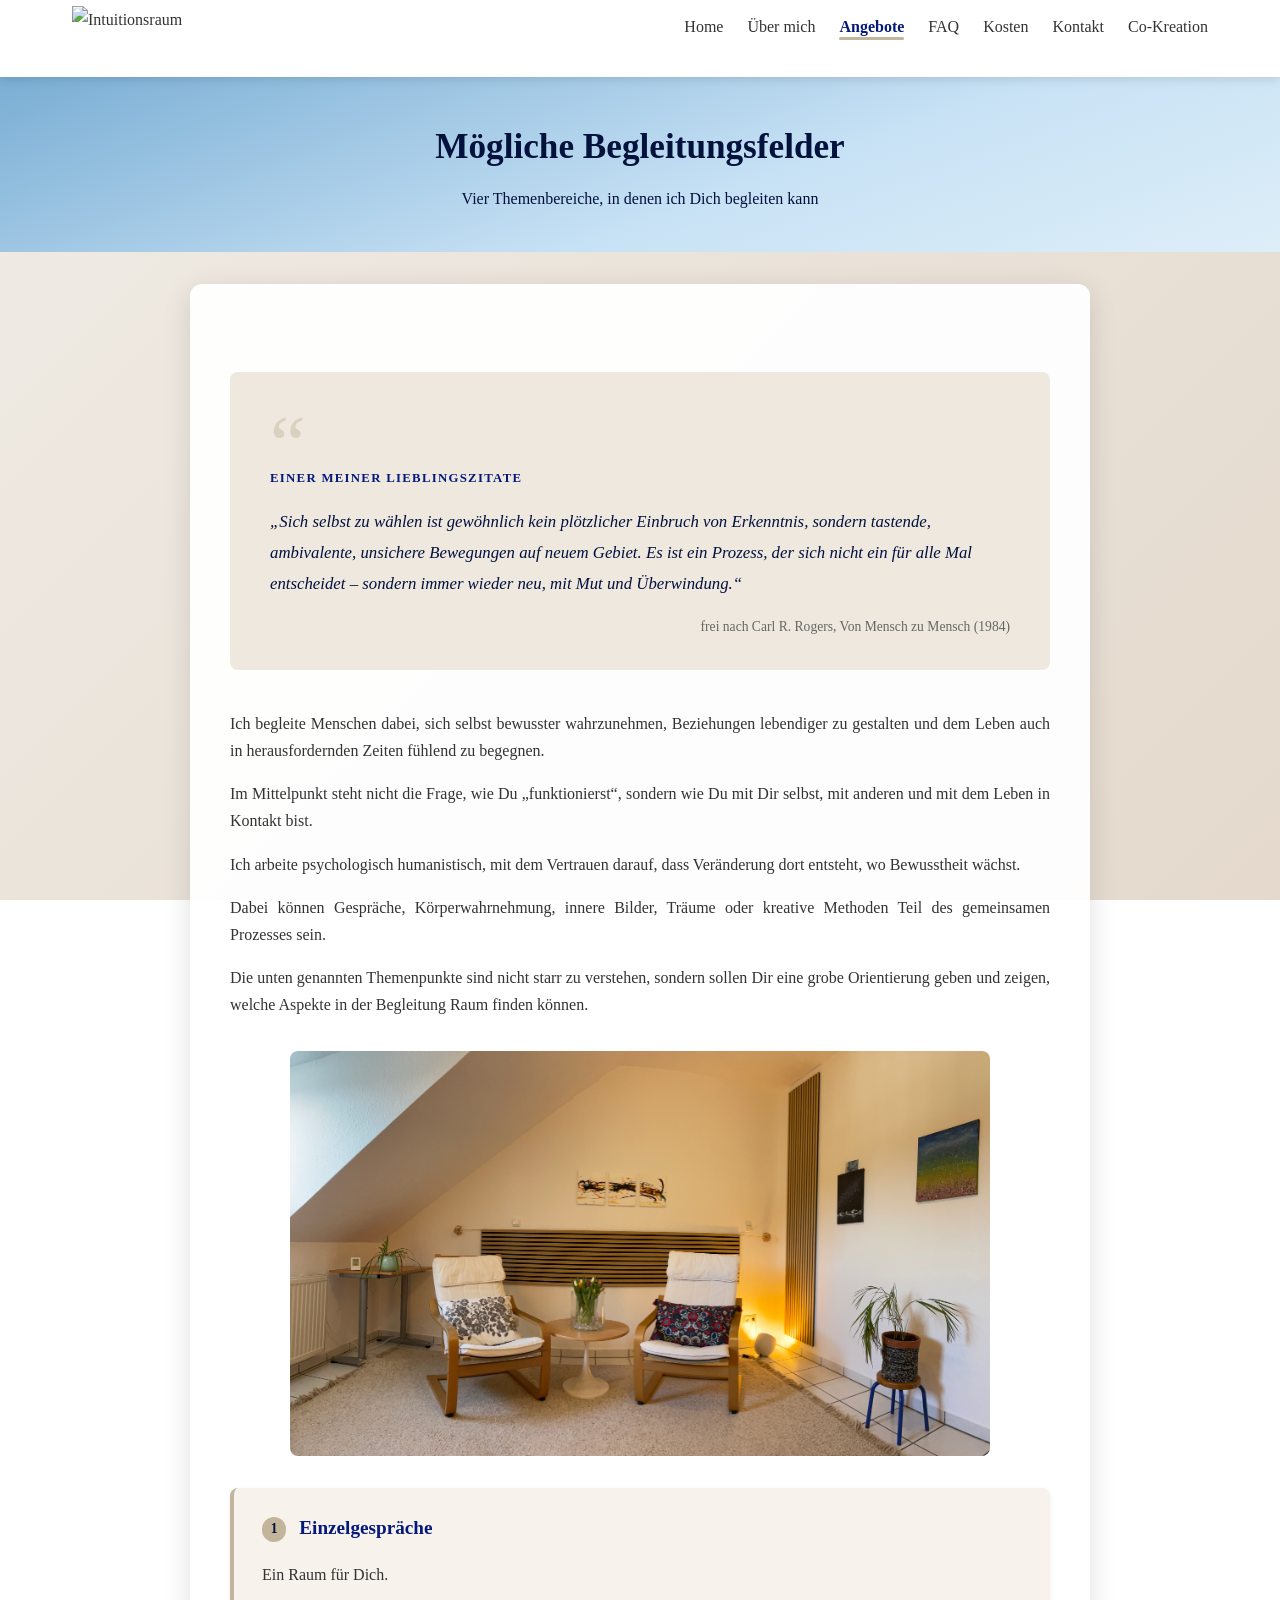
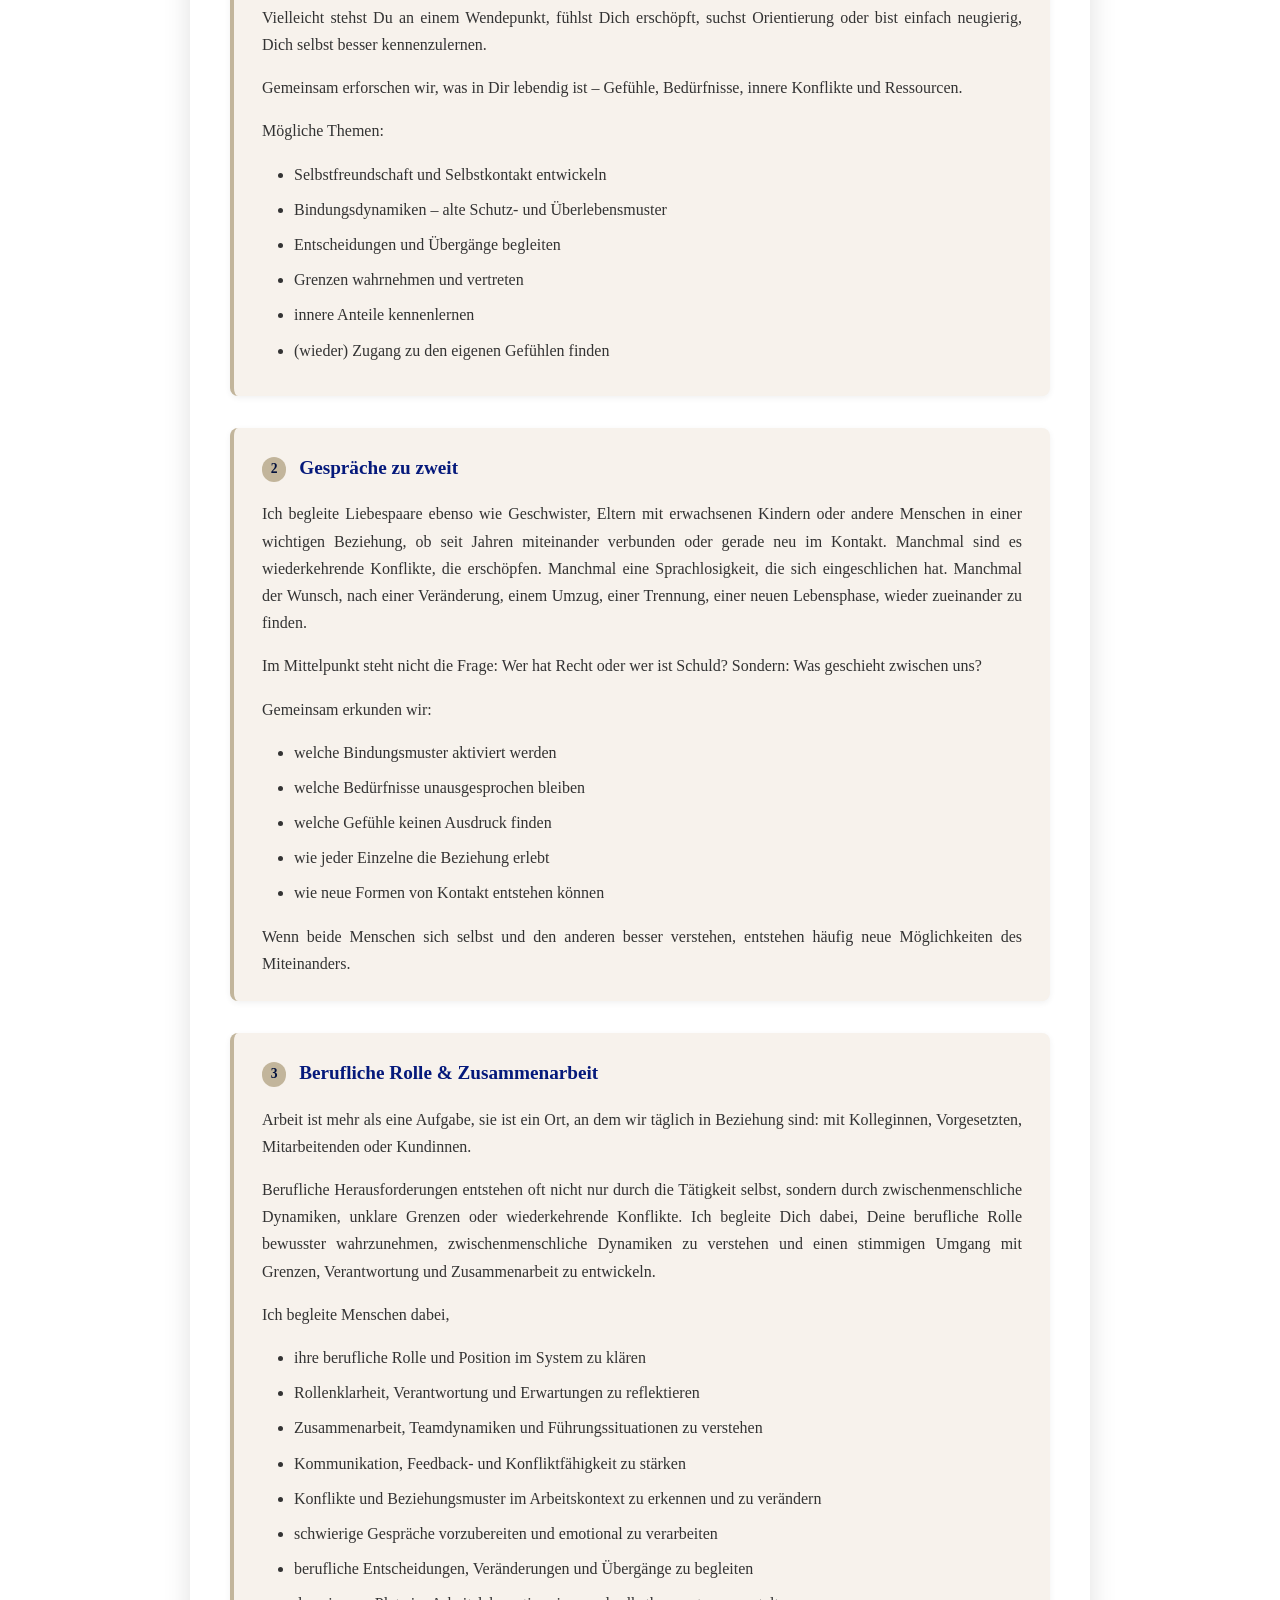
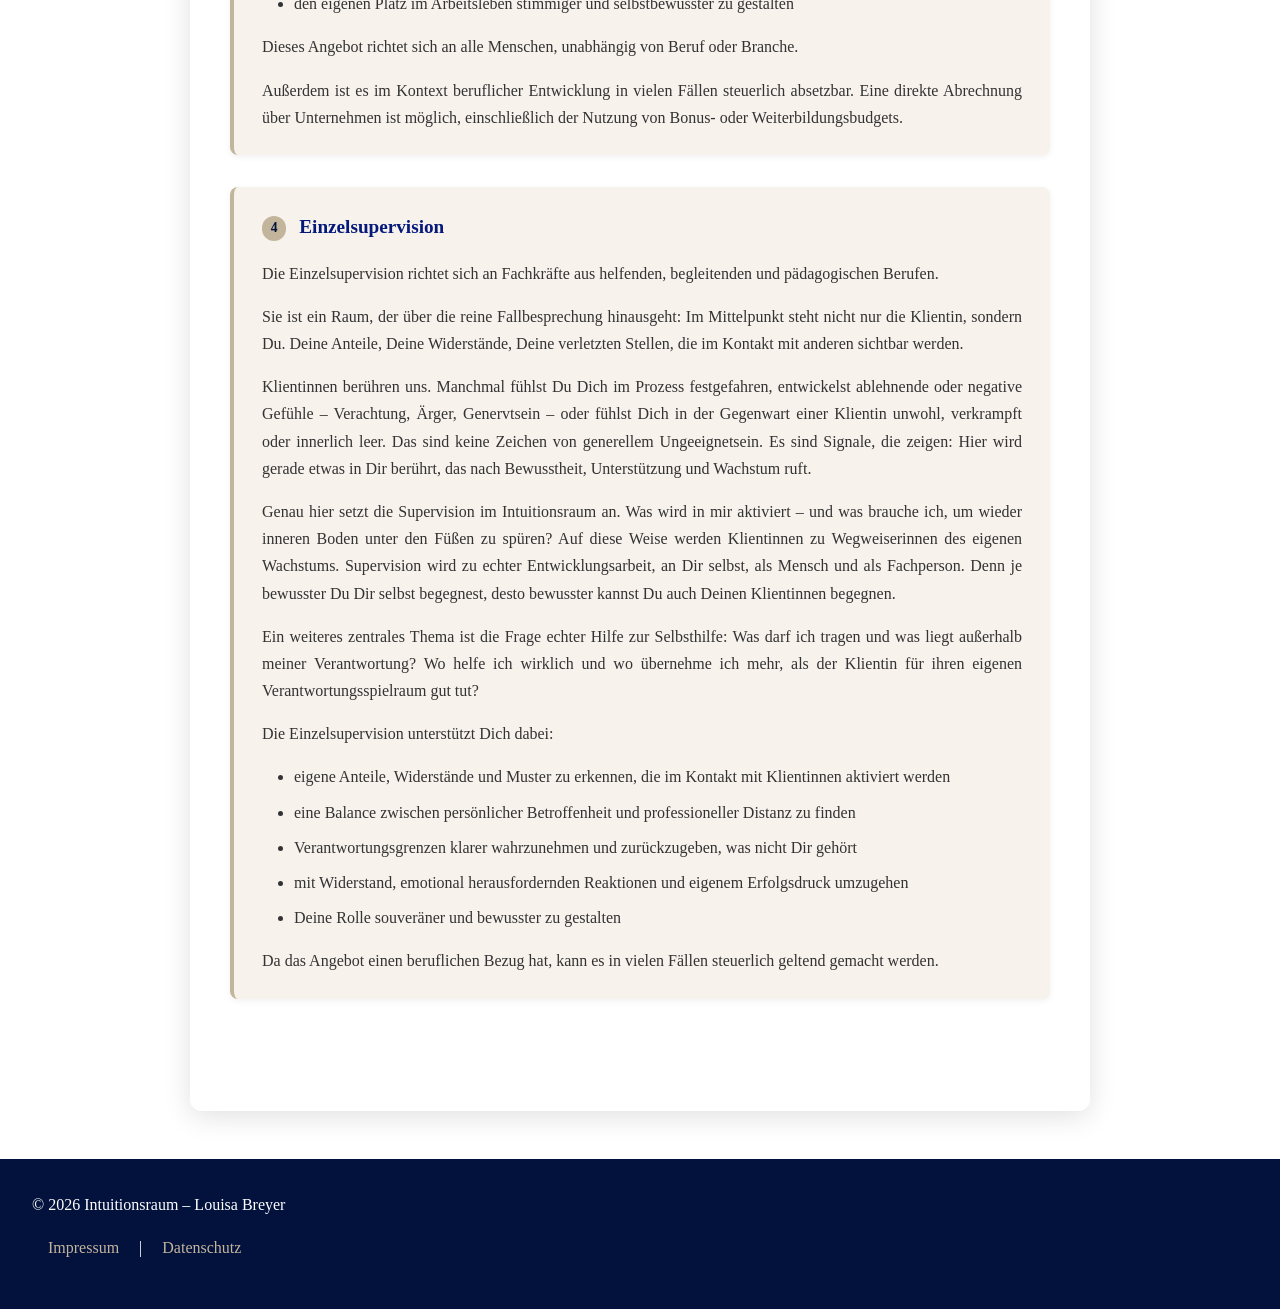
==== commit f6be7f66: "Texte Version 16" ====
--- a/angebote.html
+++ b/angebote.html
@@ -15,7 +15,7 @@
 
 <div class="subhero">
     <h1>M&ouml;gliche Begleitungsfelder</h1>
-    <p>F&uuml;nf Themenbereiche, in denen ich Dich begleiten kann</p>
+    <p>Vier Themenbereiche, in denen ich Dich begleiten kann</p>
 </div>
 
 <div class="container">
@@ -23,102 +23,127 @@
 <div class="zitat-box">
     <span class="zitat-label">Einer meiner Lieblingszitate</span>
     <blockquote>
-        &bdquo;Sich (f&uuml;r sich) selbst (zu entscheiden). Das ist normalerweise kein pl&ouml;tzlicher
-        Einbruch von Erkenntnis, es sind tastende, ambivalente, verwirrte und unsichere Bewegungen auf
-        einem neuen Gebiet.&ldquo;
+        &bdquo;Sich selbst zu w&auml;hlen ist gew&ouml;hnlich kein pl&ouml;tzlicher Einbruch von Erkenntnis,
+        sondern tastende, ambivalente, unsichere Bewegungen auf neuem Gebiet. Es ist ein Prozess, der sich nicht
+        ein f&uuml;r alle Mal entscheidet &ndash; sondern immer wieder neu, mit Mut und &Uuml;berwindung.&ldquo;
     </blockquote>
-    <p class="zitat-quelle">Carl R. Rogers, Von Mensch zu Mensch (1984)</p>
+    <p class="zitat-quelle">frei nach Carl R. Rogers, Von Mensch zu Mensch (1984)</p>
 </div>
 
 <section>
-    <p>In meiner Begleitung kannst Du Selbstfreundschaft entwickeln, Dich liebevoll und geduldig Deinem Erleben
-    zuwenden. Du st&auml;rkst Deine Intuition und lernst, wieder klar zu sp&uuml;ren, was Dich tr&auml;gt und
-    welche Entscheidungen Deinem inneren Weg entsprechen. Gleichzeitig lernst Du, Deinen eigenen Weg bewusst zu
-    gestalten, kleine Ver&auml;nderungen wahrzunehmen und Schritt f&uuml;r Schritt Verantwortung f&uuml;r Dein
-    Leben zu &uuml;bernehmen.</p>
+    <p>Ich begleite Menschen dabei, sich selbst bewusster wahrzunehmen, Beziehungen lebendiger zu gestalten und
+    dem Leben auch in herausfordernden Zeiten f&uuml;hlend zu begegnen.</p>
 
-    <p>Die Themenpunkte sind nicht starr zu verstehen, sondern sollen Dir eine grobe Orientierung geben und zeigen,
-    welche Aspekte in der Begleitung Raum finden k&ouml;nnen.</p>
+    <p>Im Mittelpunkt steht nicht die Frage, wie Du &bdquo;funktionierst&ldquo;, sondern wie Du mit Dir selbst,
+    mit anderen und mit dem Leben in Kontakt bist.</p>
+
+    <p>Ich arbeite psychologisch humanistisch, mit dem Vertrauen darauf, dass Ver&auml;nderung dort entsteht,
+    wo Bewusstheit w&auml;chst.</p>
+
+    <p>Dabei k&ouml;nnen Gespr&auml;che, K&ouml;rperwahrnehmung, innere Bilder, Tr&auml;ume oder kreative Methoden
+    Teil des gemeinsamen Prozesses sein.</p>
+
+    <p>Die unten genannten Themenpunkte sind nicht starr zu verstehen, sondern sollen Dir eine grobe Orientierung
+    geben und zeigen, welche Aspekte in der Begleitung Raum finden k&ouml;nnen.</p>
 
     <img src="images/intuitionsraum.jpeg" alt="Der Intuitionsraum &ndash; ein einladender Raum mit zwei Sesseln und warmem Licht" style="width:100%; max-width:700px; display:block; margin: 2rem auto; border-radius: 8px;">
 
-    <div class="angebot-block" id="angebot-1">
-        <h3><span class="angebot-nr">1</span> Selbstfreundschaft &amp; innere Arbeit</h3>
-        <p>In meiner Begleitung entdeckst Du, wie Du liebevoller und geduldiger mit Dir selbst umgehst. Du lernst,
-        Deine Gef&uuml;hle, Bed&uuml;rfnisse und inneren Werte wahrzunehmen und Schritt f&uuml;r Schritt in Deinen
-        Alltag zu integrieren.</p>
-        <p>Du entwickelst:</p>
+    <div class="angebot-block" id="einzelgespraeche">
+        <h3><span class="angebot-nr">1</span> Einzelgespr&auml;che</h3>
+        <p>Ein Raum f&uuml;r Dich.</p>
+        <p>Vielleicht stehst Du an einem Wendepunkt, f&uuml;hlst Dich ersch&ouml;pft, suchst Orientierung oder
+        bist einfach neugierig, Dich selbst besser kennenzulernen.</p>
+        <p>Gemeinsam erforschen wir, was in Dir lebendig ist &ndash; Gef&uuml;hle, Bed&uuml;rfnisse, innere
+        Konflikte und Ressourcen.</p>
+        <p>M&ouml;gliche Themen:</p>
         <ul>
-            <li>Freundlichkeit und Geduld mit Dir selbst, weniger Selbstkritik</li>
-            <li>Achtsames Sp&uuml;ren Deiner Gef&uuml;hle zur inneren Orientierung</li>
-            <li>Sicherheit im Umgang mit Ambivalenz, innerem Druck und Unsicherheit</li>
-            <li>F&auml;higkeit, Grenzen zu setzen und klar f&uuml;r Dich einzustehen</li>
-            <li>Integration von Erfahrungen aus spirituellen Workshops, Pers&ouml;nlichkeitsentwicklungs-Kursen oder anderen Angeboten in den Alltag</li>
+            <li>Selbstfreundschaft und Selbstkontakt entwickeln</li>
+            <li>Bindungsdynamiken &ndash; alte Schutz- und &Uuml;berlebensmuster</li>
+            <li>Entscheidungen und &Uuml;berg&auml;nge begleiten</li>
+            <li>Grenzen wahrnehmen und vertreten</li>
+            <li>innere Anteile kennenlernen</li>
+            <li>(wieder) Zugang zu den eigenen Gef&uuml;hlen finden</li>
         </ul>
     </div>
 
-    <div class="angebot-block" id="angebot-2">
-        <h3><span class="angebot-nr">2</span> Innere F&uuml;hrung: &Uuml;berg&auml;nge &amp; Entscheidungen</h3>
-        <p>Du befindest Dich in einer Lebensphase mit Ver&auml;nderungen, die Mut und Selbstvertrauen erfordern?
-        Du w&uuml;nschst Dir Unterst&uuml;tzung, um Deiner inneren Stimme zu vertrauen und &Uuml;berg&auml;nge
-        bewusst zu gestalten?</p>
+    <div class="angebot-block" id="gespraeche-zu-zweit">
+        <h3><span class="angebot-nr">2</span> Gespr&auml;che zu zweit</h3>
+        <p>Ich begleite Liebespaare ebenso wie Geschwister, Eltern mit erwachsenen Kindern oder andere Menschen
+        in einer wichtigen Beziehung, ob seit Jahren miteinander verbunden oder gerade neu im Kontakt. Manchmal
+        sind es wiederkehrende Konflikte, die ersch&ouml;pfen. Manchmal eine Sprachlosigkeit, die sich
+        eingeschlichen hat. Manchmal der Wunsch, nach einer Ver&auml;nderung, einem Umzug, einer Trennung, einer
+        neuen Lebensphase, wieder zueinander zu finden.</p>
+        <p>Im Mittelpunkt steht nicht die Frage: Wer hat Recht oder wer ist Schuld? Sondern: Was geschieht
+        zwischen uns?</p>
         <p>Gemeinsam erkunden wir:</p>
         <ul>
-            <li>Wie Du Entscheidungen in Einklang mit Deiner inneren Weisheit treffen kannst</li>
-            <li>Wege, Ver&auml;nderungen Schritt f&uuml;r Schritt zu gestalten, ohne Dich unter Druck zu setzen</li>
-            <li>Deinen eigenen Rhythmus, der zu Dir passt und Deine Selbstm&auml;chtigung st&auml;rkt</li>
+            <li>welche Bindungsmuster aktiviert werden</li>
+            <li>welche Bed&uuml;rfnisse unausgesprochen bleiben</li>
+            <li>welche Gef&uuml;hle keinen Ausdruck finden</li>
+            <li>wie jeder Einzelne die Beziehung erlebt</li>
+            <li>wie neue Formen von Kontakt entstehen k&ouml;nnen</li>
         </ul>
+        <p>Wenn beide Menschen sich selbst und den anderen besser verstehen, entstehen h&auml;ufig neue
+        M&ouml;glichkeiten des Miteinanders.</p>
     </div>
 
-    <div class="angebot-block" id="angebot-3">
-        <h3><span class="angebot-nr">3</span> Psychologische Begleitung mit gestalttherapeutischer, humanistischer Haltung</h3>
-        <p>In Phasen tiefgreifender Ver&auml;nderungen &ndash; etwa durch Schwangerschaft, Geburt, Pflege von
-        Angeh&ouml;rigen, Verlust, Trauer oder andere einschneidende Lebensereignisse &ndash; kann eine
-        begleitende Pr&auml;senz sehr hilfreich sein.</p>
-        <p>Meine Begleitung unterst&uuml;tzt Dich dabei:</p>
+    <div class="angebot-block" id="berufliche-rolle">
+        <h3><span class="angebot-nr">3</span> Berufliche Rolle &amp; Zusammenarbeit</h3>
+        <p>Arbeit ist mehr als eine Aufgabe, sie ist ein Ort, an dem wir t&auml;glich in Beziehung sind: mit
+        Kolleginnen, Vorgesetzten, Mitarbeitenden oder Kundinnen.</p>
+        <p>Berufliche Herausforderungen entstehen oft nicht nur durch die T&auml;tigkeit selbst, sondern durch
+        zwischenmenschliche Dynamiken, unklare Grenzen oder wiederkehrende Konflikte. Ich begleite Dich dabei,
+        Deine berufliche Rolle bewusster wahrzunehmen, zwischenmenschliche Dynamiken zu verstehen und einen
+        stimmigen Umgang mit Grenzen, Verantwortung und Zusammenarbeit zu entwickeln.</p>
+        <p>Ich begleite Menschen dabei,</p>
         <ul>
-            <li>Raum f&uuml;r Gef&uuml;hle und Ver&auml;nderungen zu schaffen</li>
-            <li>Klarheit &uuml;ber eigene Bed&uuml;rfnisse und W&uuml;nsche zu entwickeln</li>
-            <li>Lebensplanung oder Neuorientierung Schritt f&uuml;r Schritt anzugehen</li>
-            <li>Partnerschaften zu reflektieren und Gespr&auml;che vorzubereiten</li>
+            <li>ihre berufliche Rolle und Position im System zu kl&auml;ren</li>
+            <li>Rollenklarheit, Verantwortung und Erwartungen zu reflektieren</li>
+            <li>Zusammenarbeit, Teamdynamiken und F&uuml;hrungssituationen zu verstehen</li>
+            <li>Kommunikation, Feedback- und Konfliktf&auml;higkeit zu st&auml;rken</li>
+            <li>Konflikte und Beziehungsmuster im Arbeitskontext zu erkennen und zu ver&auml;ndern</li>
+            <li>schwierige Gespr&auml;che vorzubereiten und emotional zu verarbeiten</li>
+            <li>berufliche Entscheidungen, Ver&auml;nderungen und &Uuml;berg&auml;nge zu begleiten</li>
+            <li>den eigenen Platz im Arbeitsleben stimmiger und selbstbewusster zu gestalten</li>
         </ul>
+        <p>Dieses Angebot richtet sich an alle Menschen, unabh&auml;ngig von Beruf oder Branche.</p>
+        <p>Au&szlig;erdem ist es im Kontext beruflicher Entwicklung in vielen F&auml;llen steuerlich absetzbar.
+        Eine direkte Abrechnung &uuml;ber Unternehmen ist m&ouml;glich, einschlie&szlig;lich der Nutzung von
+        Bonus- oder Weiterbildungsbudgets.</p>
     </div>
 
-    <div class="angebot-block" id="angebot-4">
-        <h3><span class="angebot-nr">4</span> Tr&auml;ume &amp; innere Botschaften &ndash; Wenn Tr&auml;ume sprechen d&uuml;rfen</h3>
-        <p>Tr&auml;ume sind wertvolle Hinweise auf Deine inneren Prozesse. Gemeinsam erforschen wir, welche
-        Botschaften sie f&uuml;r Dich bereithalten.</p>
-        <p>Dabei gilt:</p>
+    <div class="angebot-block" id="einzelsupervision">
+        <h3><span class="angebot-nr">4</span> Einzelsupervision</h3>
+        <p>Die Einzelsupervision richtet sich an Fachkr&auml;fte aus helfenden, begleitenden und
+        p&auml;dagogischen Berufen.</p>
+        <p>Sie ist ein Raum, der &uuml;ber die reine Fallbesprechung hinausgeht: Im Mittelpunkt steht nicht nur
+        die Klientin, sondern Du. Deine Anteile, Deine Widerst&auml;nde, Deine verletzten Stellen, die im
+        Kontakt mit anderen sichtbar werden.</p>
+        <p>Klientinnen ber&uuml;hren uns. Manchmal f&uuml;hlst Du Dich im Prozess festgefahren, entwickelst
+        ablehnende oder negative Gef&uuml;hle &ndash; Verachtung, &Auml;rger, Genervtsein &ndash; oder f&uuml;hlst
+        Dich in der Gegenwart einer Klientin unwohl, verkrampft oder innerlich leer. Das sind keine Zeichen von
+        generellem Ungeeignetsein. Es sind Signale, die zeigen: Hier wird gerade etwas in Dir ber&uuml;hrt, das
+        nach Bewusstheit, Unterst&uuml;tzung und Wachstum ruft.</p>
+        <p>Genau hier setzt die Supervision im Intuitionsraum an. Was wird in mir aktiviert &ndash; und was
+        brauche ich, um wieder inneren Boden unter den F&uuml;&szlig;en zu sp&uuml;ren? Auf diese Weise werden
+        Klientinnen zu Wegweiserinnen des eigenen Wachstums. Supervision wird zu echter Entwicklungsarbeit, an
+        Dir selbst, als Mensch und als Fachperson. Denn je bewusster Du Dir selbst begegnest, desto bewusster
+        kannst Du auch Deinen Klientinnen begegnen.</p>
+        <p>Ein weiteres zentrales Thema ist die Frage echter Hilfe zur Selbsthilfe: Was darf ich tragen und was
+        liegt au&szlig;erhalb meiner Verantwortung? Wo helfe ich wirklich und wo &uuml;bernehme ich mehr, als
+        der Klientin f&uuml;r ihren eigenen Verantwortungsspielraum gut tut?</p>
+        <p>Die Einzelsupervision unterst&uuml;tzt Dich dabei:</p>
         <ul>
-            <li>Dein Erleben steht im Vordergrund</li>
-            <li>Wir vertrauen auf Deine Impulse statt auf vorgefertigte Deutungen</li>
-            <li>Schritt f&uuml;r Schritt entdeckst Du innere Sch&auml;tze neugierig, spielerisch und aufmerksam</li>
+            <li>eigene Anteile, Widerst&auml;nde und Muster zu erkennen, die im Kontakt mit Klientinnen
+            aktiviert werden</li>
+            <li>eine Balance zwischen pers&ouml;nlicher Betroffenheit und professioneller Distanz zu finden</li>
+            <li>Verantwortungsgrenzen klarer wahrzunehmen und zur&uuml;ckzugeben, was nicht Dir geh&ouml;rt</li>
+            <li>mit Widerstand, emotional herausfordernden Reaktionen und eigenem Erfolgsdruck umzugehen</li>
+            <li>Deine Rolle souver&auml;ner und bewusster zu gestalten</li>
         </ul>
+        <p>Da das Angebot einen beruflichen Bezug hat, kann es in vielen F&auml;llen steuerlich geltend gemacht
+        werden.</p>
     </div>
-
-    <div class="angebot-block" id="angebot-5">
-        <h3><span class="angebot-nr">5</span> Fachliche Begleitung &amp; berufliche Entwicklung &ndash; Einzelsupervision</h3>
-        <p>Dieses Angebot richtet sich an Fachkr&auml;fte, die beruflich mit Menschen arbeiten und ihre Rolle
-        sowie bestimmte Situationen reflektieren m&ouml;chten &ndash; zum Beispiel Hebammen, P&auml;dagoginnen,
-        Erzieherinnen, Ergotherapeutinnen, Logop&auml;dinnen, Coachs oder Beraterinnen.</p>
-        <p>Supervision ist ein gesch&uuml;tzter Raum, in dem Du berufliche Situationen reflektieren, Deine Rolle
-        bewusst wahrnehmen und herausfordernde Themen aus dem Arbeitsalltag achtsam betrachten kannst.
-        Hier steht die <strong>Qualit&auml;t Deiner beruflichen Beziehungen</strong> im Mittelpunkt.</p>
-        <p>Die Supervision unterst&uuml;tzt Dich dabei:</p>
-        <ul>
-            <li>Qualit&auml;t zwischenmenschlicher Begegnungen f&ouml;rdern: Vertrauen, Pr&auml;senz und wertfreie Aufmerksamkeit entwickeln</li>
-            <li>Berufliche Situationen reflektieren und verschiedene Perspektiven wahrnehmen</li>
-            <li>Eigene Rolle klarer wahrnehmen und souver&auml;ner gestalten</li>
-            <li>Belastungen aus dem Arbeitsalltag achtsam betrachten</li>
-            <li>Ressourcen, Grenzen und Handlungsspielr&auml;ume bewusst erkennen</li>
-            <li>Klarheit &uuml;ber pers&ouml;nliche Priorit&auml;ten zu gewinnen</li>
-        </ul>
-        <p>Da das Angebot einen beruflichen Bezug hat, kann es in vielen F&auml;llen steuerlich geltend gemacht werden.</p>
-    </div>
-
-    <p>Meine Begleitung ist ein Raum f&uuml;r Achtsamkeit, Reflexion und bewusste Entscheidungen. Du findest
-    hier keine fertigen L&ouml;sungen &ndash; sondern Unterst&uuml;tzung, Vertrauen und Orientierung auf Deinem
-    pers&ouml;nlichen Weg.</p>
 </section>
 
 </div>
@@ -130,4 +155,4 @@
 
 <script src="shared.js"></script>
 </body>
-</html>+</html>
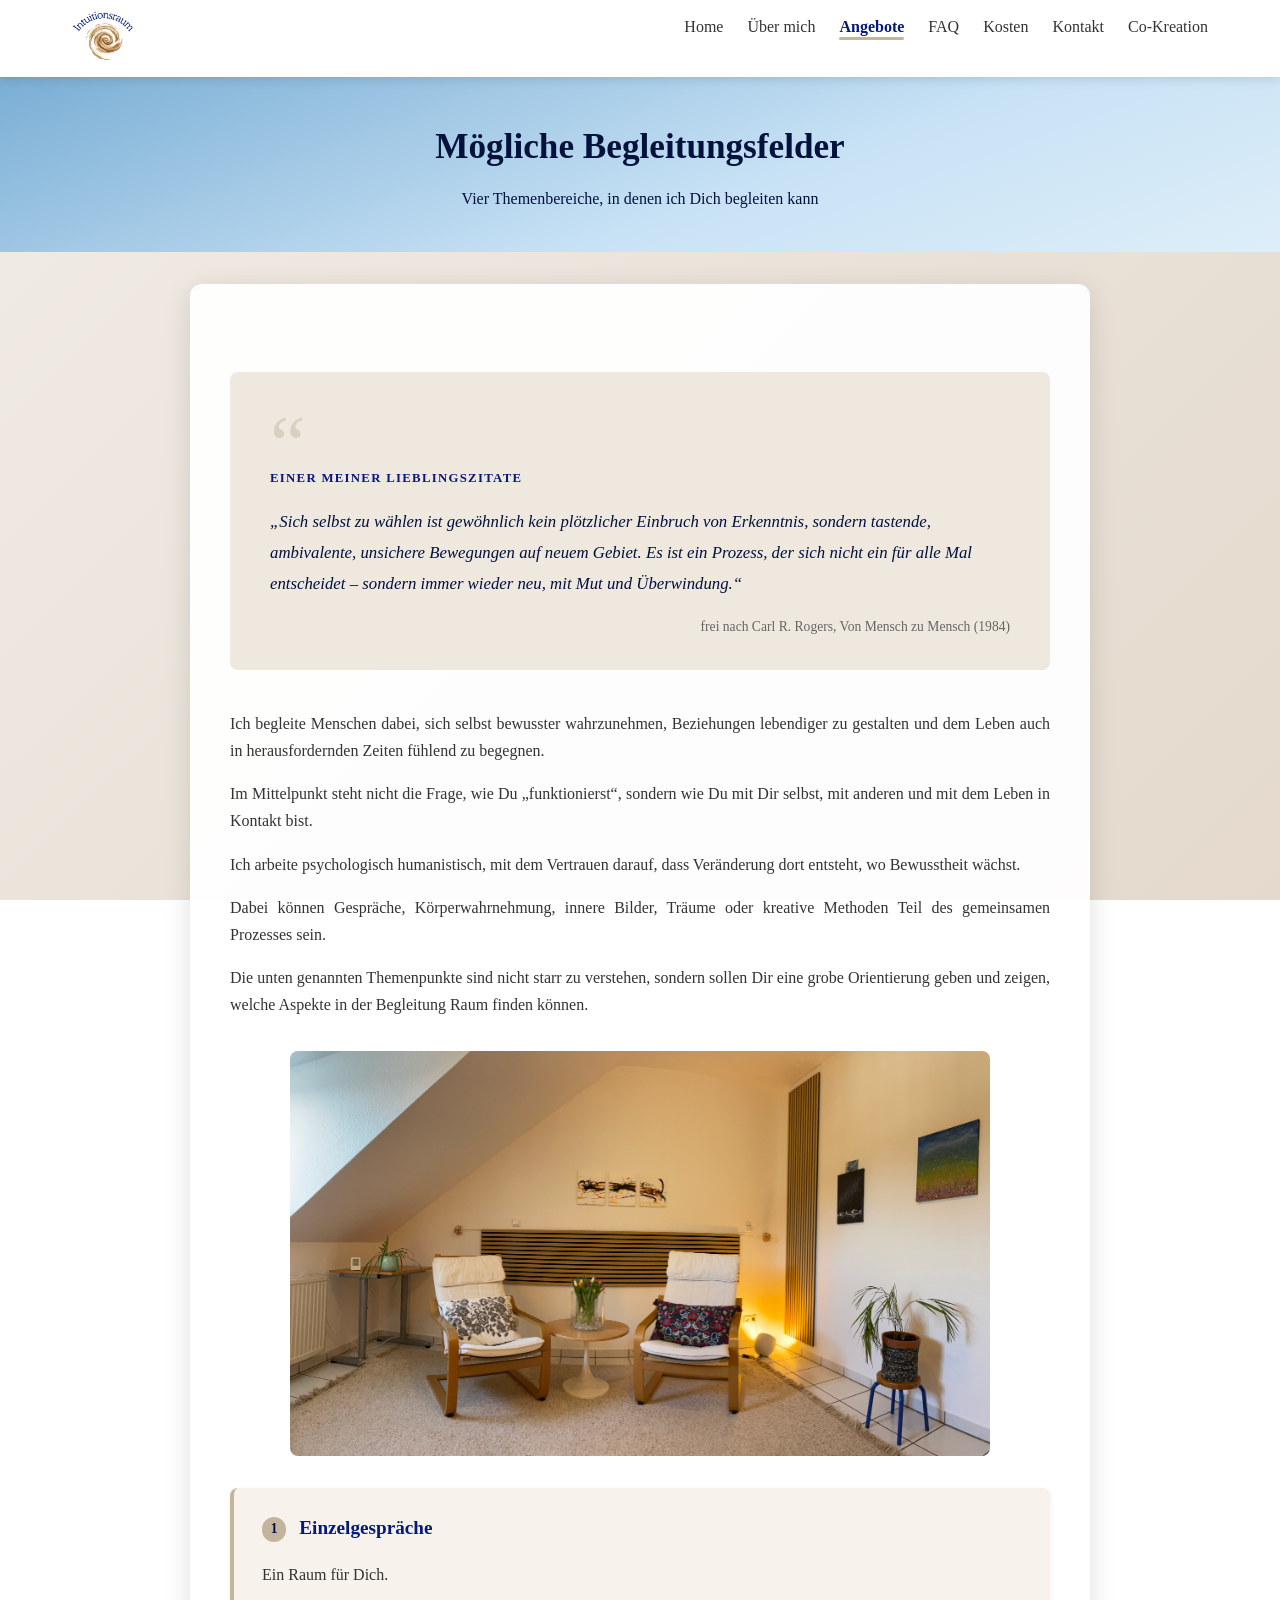
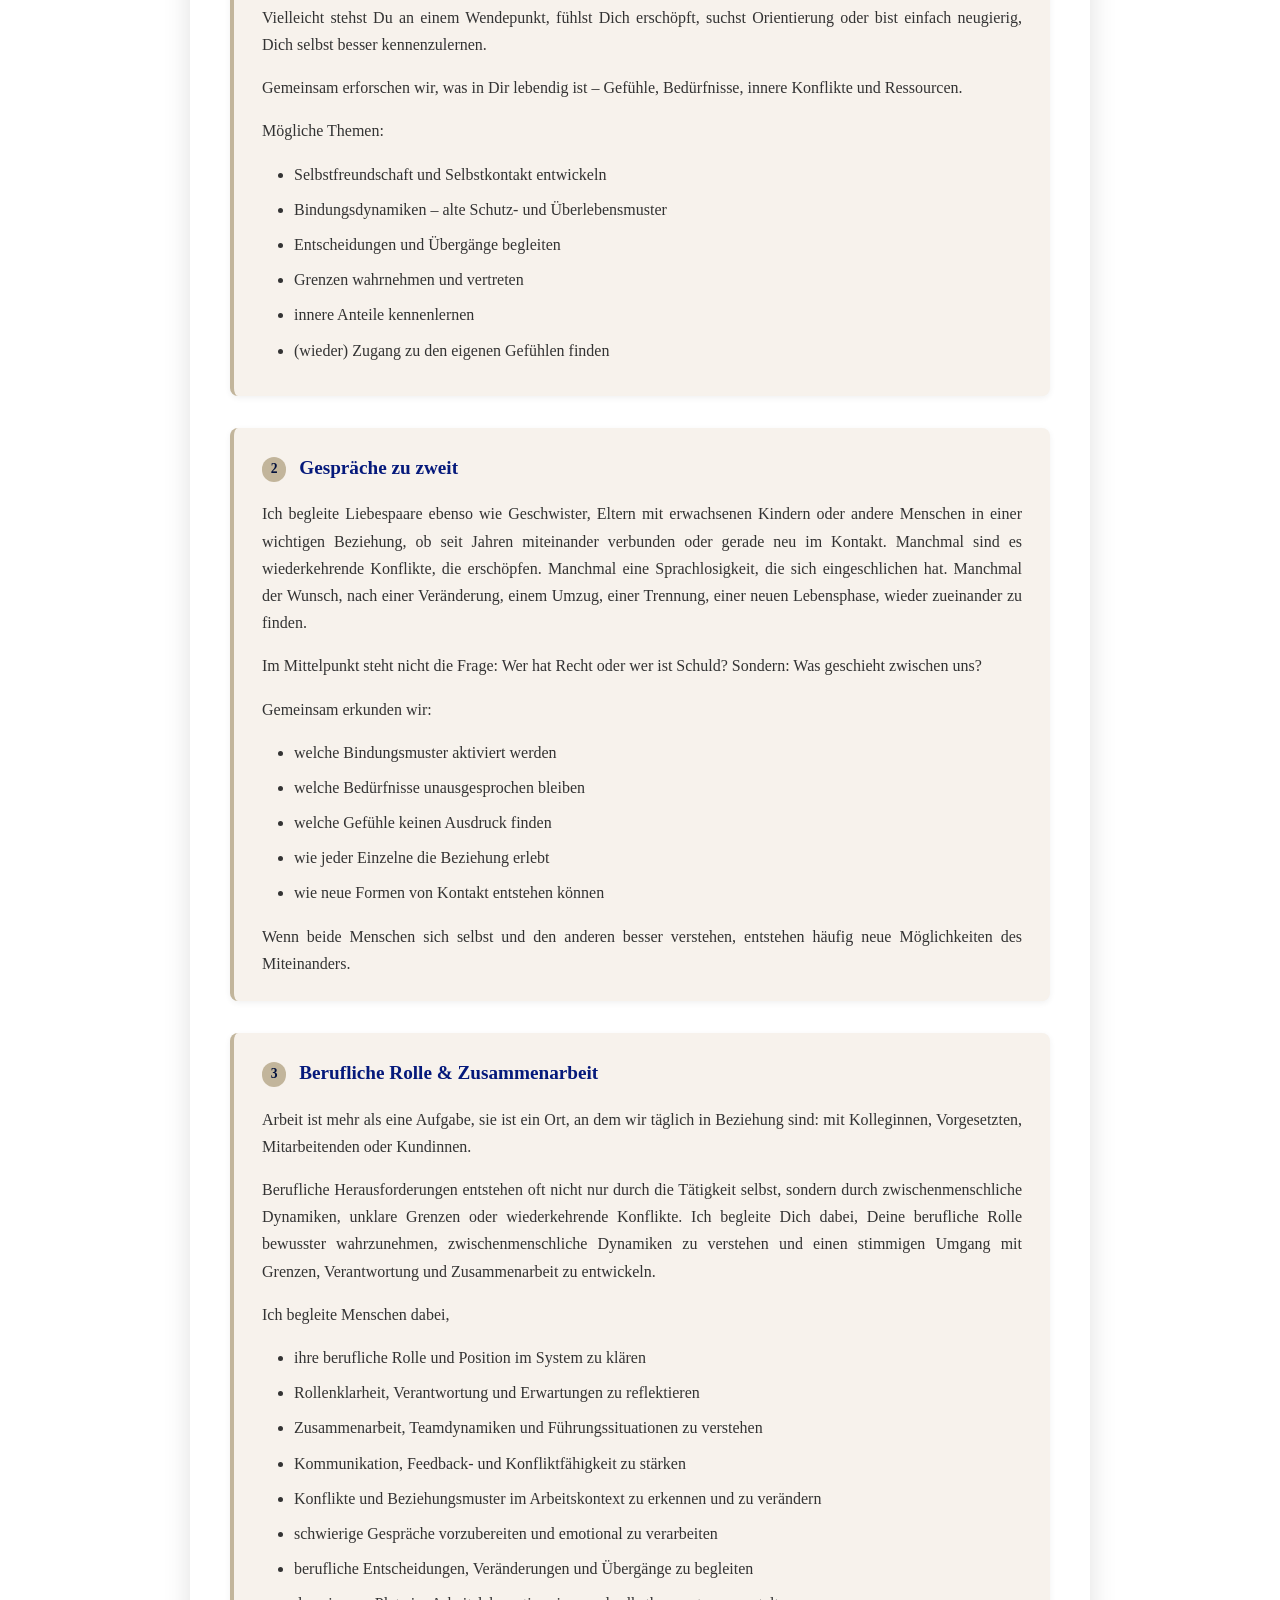
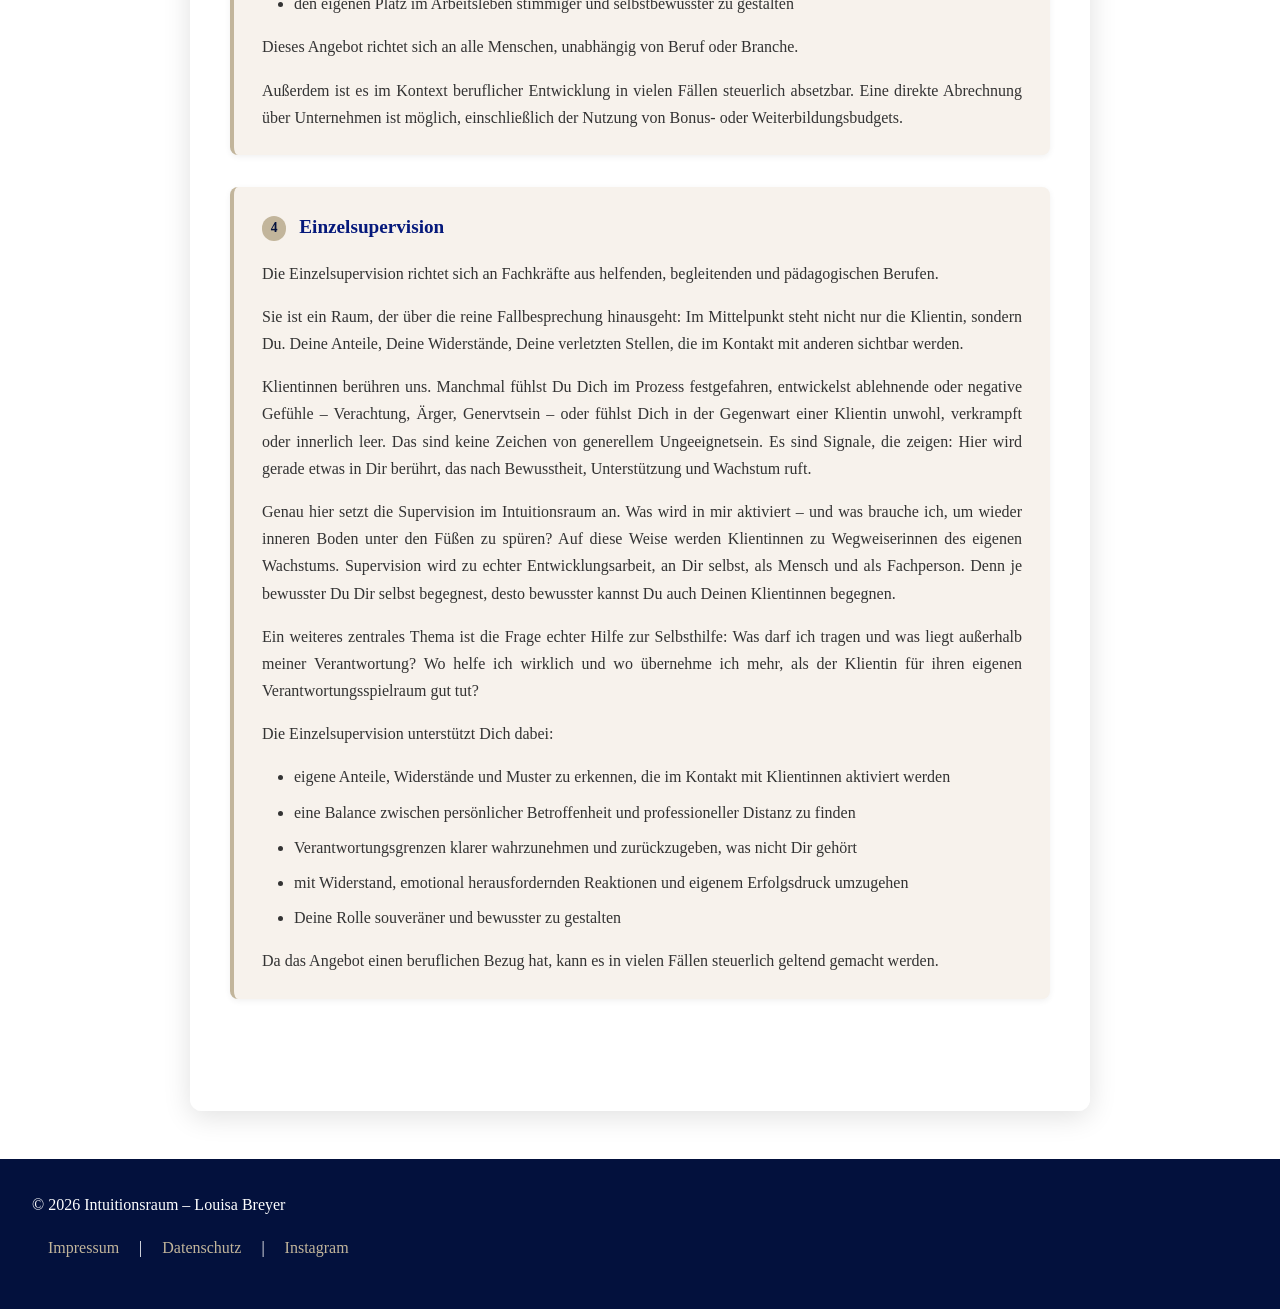
==== commit bbc5dd6f: "Instagram-Links, Kontakttext und SEO-Bildnamen mit Alt-Texten Co-Authored-By: Claude Opus 5.5 <norep" ====
--- a/angebote.html
+++ b/angebote.html
@@ -8,7 +8,7 @@
 </head>
 <body>
 <header><nav>
-<a href="index.html" class="logo"><img src="images/logo.png" alt="Intuitionsraum"></a>
+<a href="index.html" class="logo"><img src="images/intuitionsraum-logo-louisa-breyer.png" alt="Intuitionsraum &ndash; Louisa Breyer, psychologisch-humanistische Prozessbegleitung in Saarburg"></a>
 <ul><li><a href="index.html">Home</a></li><li class="has-dropdown"><a href="ueber-mich.html">&#220;ber mich</a><ul class="dropdown"><li><a href="ueber-mich.html">&#220;ber mich</a></li><li><a href="naehkaestchen.html">Aus dem N&auml;hk&auml;stchen</a></li></ul></li><li><a href="angebote.html" class="active">Angebote</a></li><li><a href="faq.html">FAQ</a></li><li><a href="kosten.html">Kosten</a></li><li><a href="kontakt.html">Kontakt</a></li><li><a href="co-kreativ.html">Co-Kreation
 </a></li></ul>
 </nav></header>
@@ -46,7 +46,7 @@
     <p>Die unten genannten Themenpunkte sind nicht starr zu verstehen, sondern sollen Dir eine grobe Orientierung
     geben und zeigen, welche Aspekte in der Begleitung Raum finden k&ouml;nnen.</p>
 
-    <img src="images/intuitionsraum.jpeg" alt="Der Intuitionsraum &ndash; ein einladender Raum mit zwei Sesseln und warmem Licht" style="width:100%; max-width:700px; display:block; margin: 2rem auto; border-radius: 8px;">
+    <img src="images/intuitionsraum-saarburg-praxisraum.jpeg" alt="Der Intuitionsraum in Saarburg &ndash; Praxisraum von Louisa Breyer mit zwei Sesseln und warmem Licht" style="width:100%; max-width:700px; display:block; margin: 2rem auto; border-radius: 8px;">
 
     <div class="angebot-block" id="einzelgespraeche">
         <h3><span class="angebot-nr">1</span> Einzelgespr&auml;che</h3>
@@ -150,7 +150,7 @@
 
 <footer>
 <p>&copy; <span class="copyright-year">2026</span> Intuitionsraum &ndash; Louisa Breyer</p>
-<p><a href="impressum.html">Impressum</a> | <a href="datenschutz.html">Datenschutz</a></p>
+<p><a href="impressum.html">Impressum</a> | <a href="datenschutz.html">Datenschutz</a> | <a href="https://www.instagram.com/intuitionsraum" target="_blank" rel="noopener">Instagram</a></p>
 </footer>
 
 <script src="shared.js"></script>
--- a/shared.css
+++ b/shared.css
@@ -217,10 +217,9 @@
 }
 
 .image-gallery img {
-    width: 300px; height: 400px;
+    width: 240px; height: auto;
     border-radius: 8px;
     box-shadow: 0 4px 10px rgba(0,0,0,0.15);
-    object-fit: cover;
     transition: transform 0.3s ease;
 }
 
@@ -243,6 +242,24 @@
 }
 
 .hinweis-box strong { color: var(--accent-color); }
+
+/* ----------------------------------------
+   Kennenlern-Box (CTA)
+   ---------------------------------------- */
+.cta-box {
+    background-color: #f5f0ea;
+    border: 1px solid var(--secondary-color);
+    border-radius: 8px;
+    padding: 2rem 2.5rem;
+    margin: 2.5rem 0;
+    text-align: center;
+}
+
+.cta-box h2 { margin-top: 0; border-bottom: none; }
+.cta-box p { margin-bottom: 0.75rem; }
+.cta-box p:last-child { margin-bottom: 0; }
+.cta-box a { color: var(--primary-color); font-weight: bold; text-decoration: none; }
+.cta-box a:hover { text-decoration: underline; }
 
 /* ----------------------------------------
    Kontakt-Block
@@ -502,17 +519,16 @@
    ---------------------------------------- */
 .ueber-mich-preview {
     display: grid;
-    grid-template-columns: 220px 1fr;
+    grid-template-columns: 160px 1fr;
     gap: 2rem;
     align-items: start;
 }
 
 .ueber-mich-preview img {
     width: 100%;
+    height: auto;
     border-radius: 8px;
     box-shadow: 0 4px 10px rgba(0,0,0,0.15);
-    object-fit: cover;
-    aspect-ratio: 3 / 4;
 }
 
 /* ----------------------------------------
@@ -542,12 +558,13 @@
     h2 { font-size: 1.5rem; }
     .container { margin: 1rem 0.75rem 2rem; padding: 2rem 1.25rem; border-radius: 8px; }
     .image-gallery { flex-direction: column; align-items: center; }
-    .image-gallery img { width: 280px; height: 373px; }
+    .image-gallery img { width: 220px; height: auto; }
     .format-grid { grid-template-columns: 1fr; }
     .teaser-grid { grid-template-columns: 1fr; }
     .teaser-karte.voll { grid-column: span 1; }
     .ueber-mich-preview { grid-template-columns: 1fr; }
-    .ueber-mich-preview img { width: 100%; max-width: 280px; margin: 0 auto; display: block; aspect-ratio: 3 / 4; }
+    .ueber-mich-preview img { width: 100%; max-width: 180px; height: auto; margin: 0 auto; display: block; }
+    footer a { margin: 0 0.4rem; }
 }
 
 @media (max-width: 480px) {
